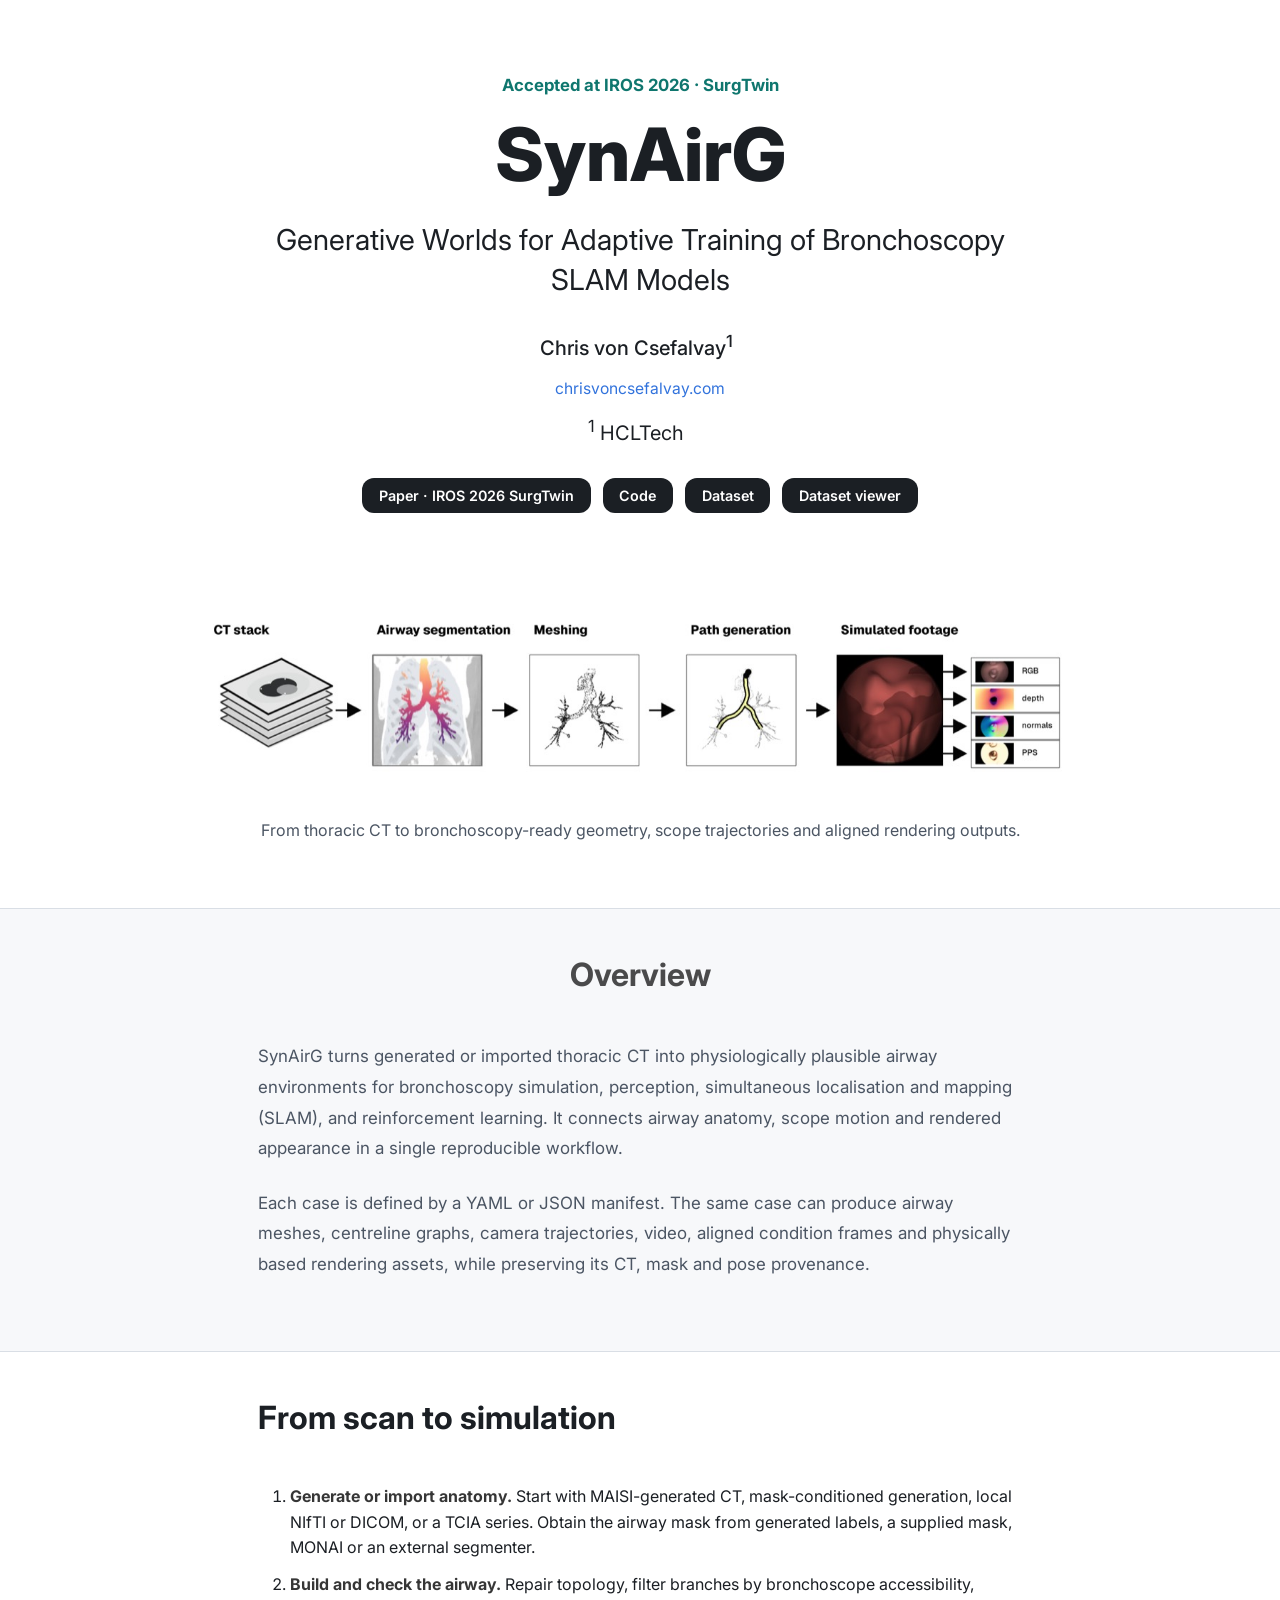
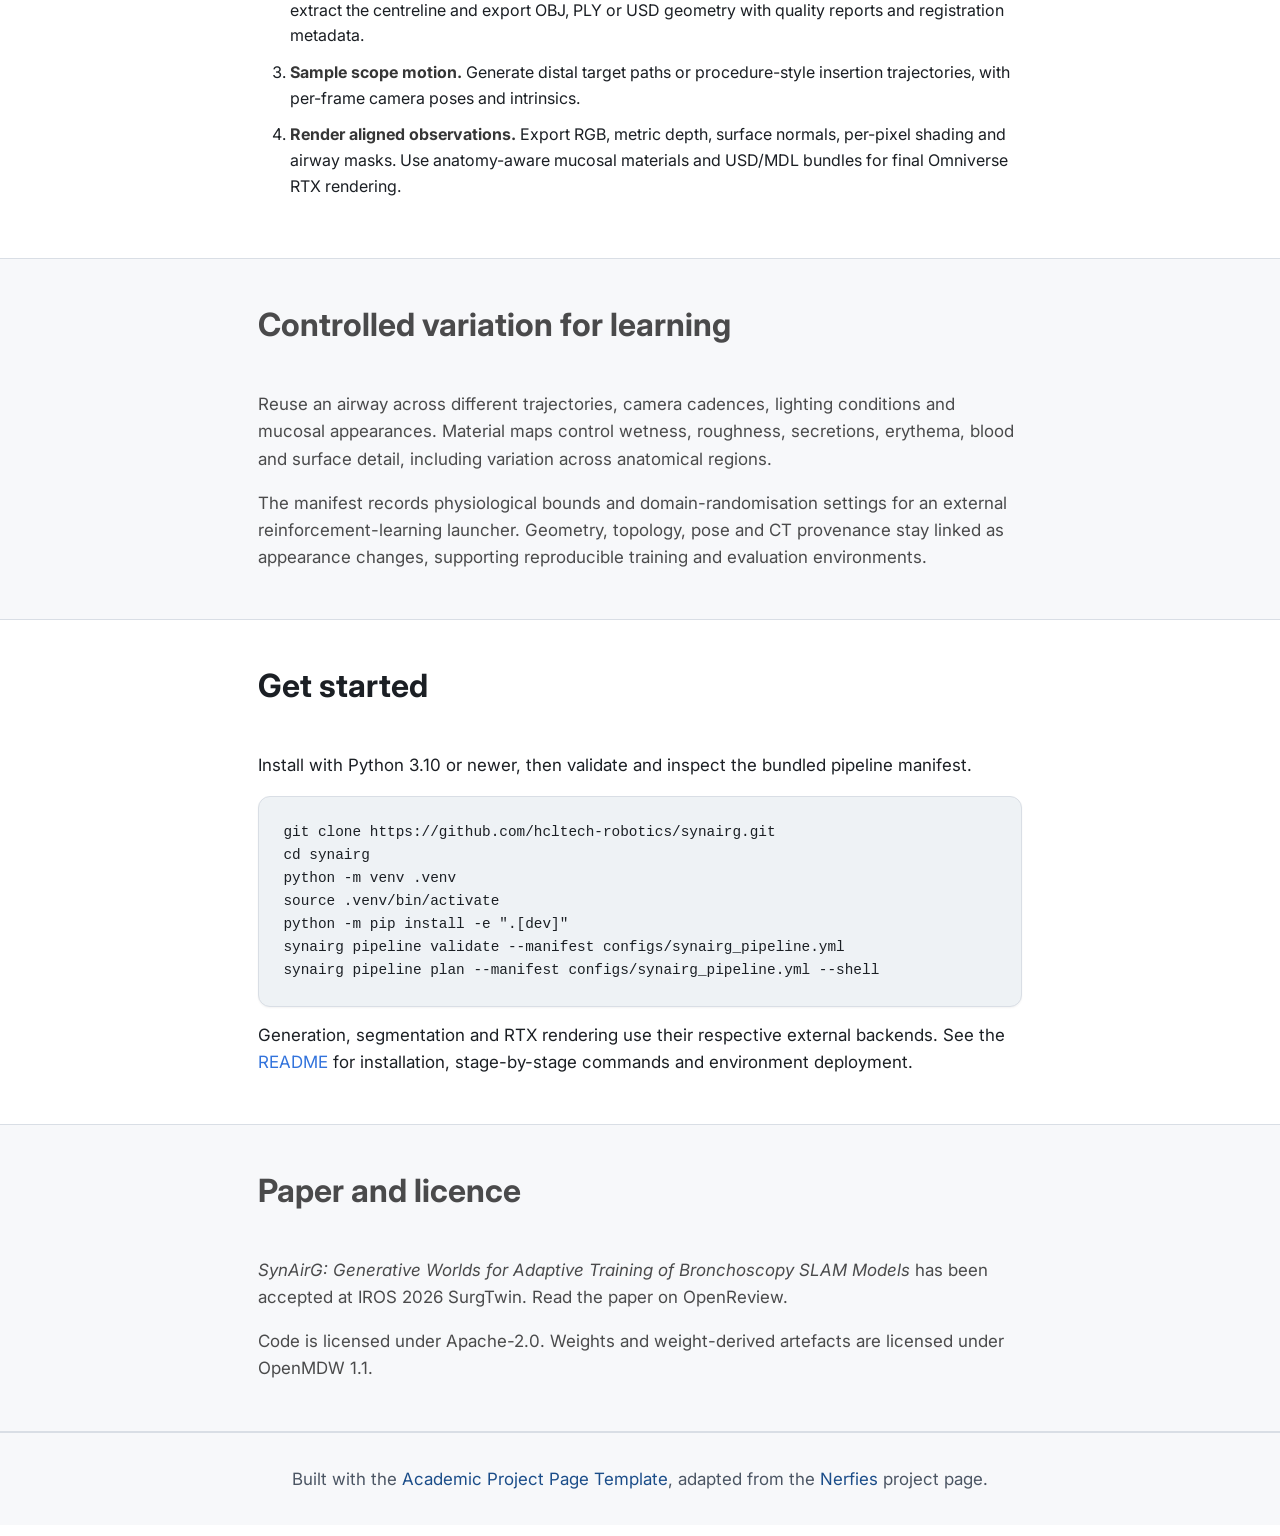
==== docs/index.html @ f5058a6a "Draft SynAirG project page in HCLTech research style" ====
<!DOCTYPE html>
<html lang="en">
<head>
  <meta charset="utf-8">
  <meta name="viewport" content="width=device-width, initial-scale=1">
  <title>SynAirG | HCLTech</title>
  <meta name="description" content="SynAirG turns generated or imported thoracic CT into airway environments for bronchoscopy simulation, perception, SLAM and reinforcement learning. Accepted at IROS 2026 SurgTwin.">
  <meta name="author" content="Chris von Csefalvay">
  <link rel="canonical" href="https://hcltech-robotics.github.io/synairg/">
  <meta property="og:type" content="article">
  <meta property="og:site_name" content="HCLTech">
  <meta property="og:title" content="SynAirG: Generative Worlds for Adaptive Training of Bronchoscopy SLAM Models">
  <meta property="og:description" content="From thoracic CT to reproducible airway environments. Accepted at IROS 2026 SurgTwin.">
  <meta property="og:url" content="https://hcltech-robotics.github.io/synairg/">
  <meta name="theme-color" content="#1b1f24">
  <link rel="icon" type="image/svg+xml" href="assets/favicon.svg">
  <link rel="preconnect" href="https://fonts.googleapis.com">
  <link rel="preconnect" href="https://fonts.gstatic.com" crossorigin>
  <link href="https://fonts.googleapis.com/css2?family=Inter:wght@400;500;600;700;800&amp;display=swap" rel="stylesheet">
  <link rel="stylesheet" href="static/css/bulma.min.css">
  <link rel="stylesheet" href="static/css/index.css">
  <link rel="stylesheet" href="static/css/project.css">
  <style>
    .project-subtitle { max-width: 780px; margin: -0.5rem auto 1.75rem; font-size: clamp(1.35rem, 3vw, 1.8rem); line-height: 1.4; }
    .pipeline-figure { margin: 0; }
    .pipeline-figure img { display: block; width: 100%; height: auto; }
    .pipeline-figure figcaption { font-size: 1rem; line-height: 1.7; color: var(--text-secondary); }
    .content.has-text-justified { text-align: left !important; }
    .content li { margin-bottom: 0.7rem; }
    pre { overflow-wrap: anywhere; }
    .skip-link { position: absolute; top: -5rem; left: 1rem; z-index: 10; background: white; padding: 1rem; }
    .skip-link:focus { top: 1rem; }
    @media (prefers-reduced-motion: reduce) { html { scroll-behavior: auto; } .hero, .section { animation: none; } * { transition: none !important; } }
  </style>
</head>
<body>
  <a class="skip-link" href="#overview">Skip to content</a>
  <main id="main-content">
    <section class="hero publication-header">
      <div class="hero-body"><div class="container is-max-desktop has-text-centered">
        <p class="project-eyebrow">Accepted at IROS 2026 · SurgTwin</p>
        <h1 class="title is-1 publication-title">SynAirG</h1>
        <p class="project-subtitle">Generative Worlds for Adaptive Training of Bronchoscopy SLAM Models</p>
        <div class="is-size-5 publication-authors"><span class="author-block">Chris von Csefalvay<sup>1</sup></span></div>
        <div class="project-author-website"><a href="https://chrisvoncsefalvay.com">chrisvoncsefalvay.com</a></div>
        <div class="is-size-5 publication-authors"><span class="author-block affiliation-block"><sup>1</sup> HCLTech</span></div>
        <nav class="publication-links" aria-label="Project resources">
          <span class="link-block"><a class="button is-normal is-rounded is-dark" href="https://openreview.net/forum?id=hQ7X3AAlme">Paper · IROS 2026 SurgTwin</a></span>
          <span class="link-block"><a class="button is-normal is-rounded is-dark" href="https://github.com/hcltech-robotics/synairg">Code</a></span>
          <span class="link-block"><a class="button is-normal is-rounded is-dark" href="https://huggingface.co/datasets/chrisvoncsefalvay/1000lungs">Dataset</a></span>
          <span class="link-block"><a class="button is-normal is-rounded is-dark" href="https://huggingface.co/spaces/chrisvoncsefalvay/1000lungs-dataset-viewer">Dataset viewer</a></span>
        </nav>
      </div></div>
    </section>
    <section class="hero teaser" aria-label="Pipeline illustration">
      <div class="container is-max-desktop"><div class="hero-body">
        <figure class="pipeline-figure">
          <img src="assets/synairg-pipeline.png" alt="SynAirG pipeline from CT volume to airway mesh, labelled scope frames and rendering assets">
          <figcaption class="has-text-centered teaser-caption">From thoracic CT to bronchoscopy-ready geometry, scope trajectories and aligned rendering outputs.</figcaption>
        </figure>
      </div></div>
    </section>
    <section id="overview" class="section hero is-light">
      <div class="container is-max-desktop"><div class="columns is-centered"><div class="column is-four-fifths">
        <h2 class="title is-3 has-text-centered">Overview</h2>
        <div class="content has-text-justified">
          <p>SynAirG turns generated or imported thoracic CT into physiologically plausible airway environments for bronchoscopy simulation, perception, simultaneous localisation and mapping (SLAM), and reinforcement learning. It connects airway anatomy, scope motion and rendered appearance in a single reproducible workflow.</p>
          <p>Each case is defined by a YAML or JSON manifest. The same case can produce airway meshes, centreline graphs, camera trajectories, video, aligned condition frames and physically based rendering assets, while preserving its CT, mask and pose provenance.</p>
        </div>
      </div></div></div>
    </section>
    <section class="section">
      <div class="container is-max-desktop"><div class="columns is-centered"><div class="column is-four-fifths">
        <h2 class="title is-3">From scan to simulation</h2>
        <div class="content">
          <ol>
            <li><strong>Generate or import anatomy.</strong> Start with MAISI-generated CT, mask-conditioned generation, local NIfTI or DICOM, or a TCIA series. Obtain the airway mask from generated labels, a supplied mask, MONAI or an external segmenter.</li>
            <li><strong>Build and check the airway.</strong> Repair topology, filter branches by bronchoscope accessibility, extract the centreline and export OBJ, PLY or USD geometry with quality reports and registration metadata.</li>
            <li><strong>Sample scope motion.</strong> Generate distal target paths or procedure-style insertion trajectories, with per-frame camera poses and intrinsics.</li>
            <li><strong>Render aligned observations.</strong> Export RGB, metric depth, surface normals, per-pixel shading and airway masks. Use anatomy-aware mucosal materials and USD/MDL bundles for final Omniverse RTX rendering.</li>
          </ol>
        </div>
      </div></div></div>
    </section>
    <section class="section hero is-light">
      <div class="container is-max-desktop"><div class="columns is-centered"><div class="column is-four-fifths">
        <h2 class="title is-3">Controlled variation for learning</h2>
        <div class="content">
          <p>Reuse an airway across different trajectories, camera cadences, lighting conditions and mucosal appearances. Material maps control wetness, roughness, secretions, erythema, blood and surface detail, including variation across anatomical regions.</p>
          <p>The manifest records physiological bounds and domain-randomisation settings for an external reinforcement-learning launcher. Geometry, topology, pose and CT provenance stay linked as appearance changes, supporting reproducible training and evaluation environments.</p>
        </div>
      </div></div></div>
    </section>
    <section class="section">
      <div class="container is-max-desktop"><div class="columns is-centered"><div class="column is-four-fifths">
        <h2 class="title is-3">Get started</h2>
        <div class="content">
          <p>Install with Python 3.10 or newer, then validate and inspect the bundled pipeline manifest.</p>
          <pre><code>git clone https://github.com/hcltech-robotics/synairg.git
cd synairg
python -m venv .venv
source .venv/bin/activate
python -m pip install -e ".[dev]"
synairg pipeline validate --manifest configs/synairg_pipeline.yml
synairg pipeline plan --manifest configs/synairg_pipeline.yml --shell</code></pre>
          <p>Generation, segmentation and RTX rendering use their respective external backends. See the <a href="https://github.com/hcltech-robotics/synairg#readme">README</a> for installation, stage-by-stage commands and environment deployment.</p>
        </div>
      </div></div></div>
    </section>
    <section class="section hero is-light">
      <div class="container is-max-desktop"><div class="columns is-centered"><div class="column is-four-fifths">
        <h2 class="title is-3">Paper and licence</h2>
        <div class="content">
          <p><em>SynAirG: Generative Worlds for Adaptive Training of Bronchoscopy SLAM Models</em> has been accepted at IROS 2026 SurgTwin. <a href="https://openreview.net/forum?id=hQ7X3AAlme">Read the paper on OpenReview.</a></p>
          <p>Code is licensed under <a href="https://github.com/hcltech-robotics/synairg/blob/main/LICENSE">Apache-2.0</a>. Weights and weight-derived artefacts are licensed under OpenMDW 1.1.</p>
        </div>
      </div></div></div>
    </section>
  </main>
  <footer class="footer"><div class="container is-max-desktop"><div class="content has-text-centered">
    <p>Built with the <a href="https://github.com/eliahuhorwitz/Academic-project-page-template">Academic Project Page Template</a>, adapted from the <a href="https://nerfies.github.io/">Nerfies</a> project page.</p>
  </div></div></footer>
</body>
</html>
---- docs/static/css/index.css ----
/* Modern CSS Variables for consistent theming */
:root {
  --primary-color: #2563eb;
  --primary-hover: #1d4ed8;
  --secondary-color: #64748b;
  --accent-color: #0ea5e9;
  --text-primary: #1e293b;
  --text-secondary: #64748b;
  --text-light: #94a3b8;
  --background-primary: #ffffff;
  --background-secondary: #f8fafc;
  --background-accent: #f1f5f9;
  --border-color: #e2e8f0;
  --shadow-sm: 0 1px 2px 0 rgb(0 0 0 / 0.05);
  --shadow-md: 0 4px 6px -1px rgb(0 0 0 / 0.1), 0 2px 4px -2px rgb(0 0 0 / 0.1);
  --shadow-lg: 0 10px 15px -3px rgb(0 0 0 / 0.1), 0 4px 6px -4px rgb(0 0 0 / 0.1);
  --shadow-xl: 0 20px 25px -5px rgb(0 0 0 / 0.1), 0 8px 10px -6px rgb(0 0 0 / 0.1);
  --gradient-primary: linear-gradient(135deg, #667eea 0%, #764ba2 100%);
  --gradient-accent: linear-gradient(135deg, #f093fb 0%, #f5576c 100%);
  --gradient-subtle: linear-gradient(135deg, #ffecd2 0%, #fcb69f 100%);
  --border-radius: 12px;
  --border-radius-lg: 16px;
  --transition: all 0.3s cubic-bezier(0.4, 0, 0.2, 1);
}

/* Smooth scrolling for better UX */
html {
  scroll-behavior: smooth;
}

body {
  font-family: 'Inter', 'Segoe UI', -apple-system, BlinkMacSystemFont, sans-serif;
  color: var(--text-primary);
  line-height: 1.6;
  font-size: 16px;
  background-color: var(--background-primary);
  -webkit-font-smoothing: antialiased;
  -moz-osx-font-smoothing: grayscale;
}


/* Modern Button Styles */
.button {
  border-radius: var(--border-radius) !important;
  font-weight: 600 !important;
  transition: var(--transition) !important;
  border: 2px solid transparent !important;
  position: relative;
  overflow: hidden;
}

.button.is-dark {
  background: var(--text-primary) !important;
  border: none !important;
  color: white !important;
  box-shadow: var(--shadow-md);
}

.button.is-dark:hover {
  transform: translateY(-2px);
  box-shadow: var(--shadow-lg);
  background: var(--primary-color) !important;
}

.button.is-dark:active {
  transform: translateY(0);
  box-shadow: var(--shadow-md);
}

.footer .icon-link {
    font-size: 25px;
    color: var(--text-secondary);
    transition: var(--transition);
}

.footer .icon-link:hover {
    color: var(--primary-color);
    transform: translateY(-2px);
}

.link-block a {
    margin: 8px 4px;
}

.dnerf {
  font-variant: small-caps;
}


/* Hero Section Modernization */
.hero {
  position: relative;
  overflow: hidden;
}

.hero.is-light {
  background: var(--background-secondary);
  border-top: 1px solid var(--border-color);
  border-bottom: 1px solid var(--border-color);
}

.hero-body {
  padding: 4rem 1.5rem;
}

.teaser .hero-body {
  padding-top: 2rem;
  padding-bottom: 4rem;
}

.teaser {
  font-family: 'Inter', sans-serif;
}


/* Publication Content Styling */
.publication-title {
    font-family: 'Inter', sans-serif !important;
    font-weight: 800 !important;
    color: var(--text-primary) !important;
    margin-bottom: 2rem !important;
    line-height: 1.1 !important;
}

.publication-banner {
  max-height: 70vh;
  border-radius: var(--border-radius-lg);
  overflow: hidden;
  box-shadow: var(--shadow-xl);
  margin: 2rem 0;
}

.publication-banner video {
  position: relative;
  left: auto;
  top: auto;
  transform: none;
  object-fit: cover;
  width: 100%;
  height: 100%;
  border-radius: var(--border-radius-lg);
}

.publication-header .hero-body {
  padding: 6rem 1.5rem 4rem;
}

.publication-authors {
    font-family: 'Inter', sans-serif !important;
    font-weight: 500;
    margin-bottom: 1.5rem;
}

.publication-venue {
    color: var(--text-secondary);
    width: fit-content;
    font-weight: 600;
    background: var(--background-accent);
    padding: 0.5rem 1rem;
    border-radius: var(--border-radius);
    margin-top: 1rem;
    display: inline-block;
}

.publication-awards {
    color: #ef4444;
    width: fit-content;
    font-weight: 700;
    background: linear-gradient(135deg, #fef2f2, #fee2e2);
    padding: 0.5rem 1rem;
    border-radius: var(--border-radius);
    border-left: 4px solid #ef4444;
    margin-top: 1rem;
}

.publication-authors a {
   color: var(--primary-color) !important;
   text-decoration: none;
   font-weight: 600;
   transition: var(--transition);
   position: relative;
}

.publication-authors a::after {
    content: '';
    position: absolute;
    width: 0;
    height: 2px;
    bottom: -2px;
    left: 0;
    background: var(--gradient-accent);
    transition: var(--transition);
}

.publication-authors a:hover::after {
    width: 100%;
}

.publication-authors a:hover {
    color: var(--primary-hover) !important;
}

.author-block {
  display: inline-block;
  margin-right: 0.5rem;
}

.publication-banner img {
  border-radius: var(--border-radius-lg);
  box-shadow: var(--shadow-lg);
  transition: var(--transition);
}

.publication-banner img:hover {
  transform: scale(1.02);
  box-shadow: var(--shadow-xl);
}

/* Modern Video and Carousel Styling */
.publication-video {
    position: relative;
    width: 100%;
    height: 0;
    padding-bottom: 56.25%;
    overflow: hidden;
    border-radius: var(--border-radius-lg) !important;
    box-shadow: var(--shadow-xl);
    transition: var(--transition);
}

.publication-video:hover {
    transform: translateY(-4px);
    box-shadow: var(--shadow-xl);
}

.publication-video iframe {
    position: absolute;
    top: 0;
    left: 0;
    width: 100%;
    height: 100%;
    border-radius: var(--border-radius-lg);
}

.publication-body img {
  border-radius: var(--border-radius);
  box-shadow: var(--shadow-md);
  transition: var(--transition);
}

.publication-body img:hover {
  transform: translateY(-2px);
  box-shadow: var(--shadow-lg);
}

.results-carousel {
  overflow: hidden;
  padding: 1rem 0;
}

.results-carousel .item {
  margin: 1rem;
  overflow: hidden;
  padding: 1.5rem;
  font-size: 0;
  background: var(--background-primary);
  border-radius: var(--border-radius-lg);
  box-shadow: var(--shadow-md);
  transition: var(--transition);
  border: 1px solid var(--border-color);
}

.results-carousel .item:hover {
  transform: translateY(-4px);
  box-shadow: var(--shadow-lg);
}

.results-carousel .item img,
.results-carousel video {
  margin: 0;
  border-radius: var(--border-radius);
  width: 100%;
  height: auto;
}

.results-carousel .subtitle {
  font-size: 1rem !important;
  color: var(--text-secondary);
  margin-top: 1rem;
  font-weight: 500;
}

/* Pagination and Misc Improvements */
.slider-pagination .slider-page {
  background: var(--primary-color);
  border-radius: 50%;
  transition: var(--transition);
}

.slider-pagination .slider-page.is-active {
  background: var(--primary-hover);
  transform: scale(1.2);
}

.eql-cntrb {
  font-size: 0.875rem;
  color: var(--text-light);
  font-style: italic;
}

/* Section Titles */
.title.is-3 {
  font-family: 'Inter', sans-serif !important;
  font-weight: 700 !important;
  color: var(--text-primary);
  margin-bottom: 2rem !important;
  position: relative;
  padding-bottom: 1rem;
}

.title.is-3::after {
  content: '';
  position: absolute;
  bottom: 0;
  left: 50%;
  transform: translateX(-50%);
  width: 60px;
  height: 3px;
  background: var(--gradient-accent);
  border-radius: 2px;
}

/* Content Improvements */
.content.has-text-justified {
  font-size: 1.1rem;
  line-height: 1.8;
  color: var(--text-secondary);
}

.content.has-text-justified p {
  margin-bottom: 1.5rem;
}

/* Footer Improvements */
.footer {
  background: var(--background-secondary);
  border-top: 1px solid var(--border-color);
  padding: 3rem 1.5rem;
}

.footer .content {
  color: var(--text-secondary);
  line-height: 1.7;
}

.footer a {
  color: var(--primary-color);
  text-decoration: none;
  transition: var(--transition);
}

.footer a:hover {
  color: var(--primary-hover);
  text-decoration: underline;
}

/* BibTeX Styling */
pre {
  background: var(--background-accent) !important;
  border: 1px solid var(--border-color) !important;
  border-radius: var(--border-radius) !important;
  padding: 1.5rem !important;
  font-size: 0.9rem !important;
  overflow-x: auto;
  box-shadow: var(--shadow-sm);
}

code {
  background: var(--background-accent) !important;
  color: var(--text-primary) !important;
  font-family: 'SF Mono', 'Monaco', 'Cascadia Code', 'Roboto Mono', monospace !important;
}

/* BibTeX Section Improvements */
.bibtex-header {
  display: flex;
  justify-content: space-between;
  align-items: center;
  margin-bottom: 1rem;
}

.copy-bibtex-btn {
  background: var(--primary-color);
  color: white;
  border: none;
  border-radius: var(--border-radius);
  padding: 0.75rem 1rem;
  font-size: 0.9rem;
  font-weight: 600;
  cursor: pointer;
  transition: var(--transition);
  display: inline-flex;
  align-items: center;
  gap: 0.5rem;
}

.copy-bibtex-btn:hover {
  background: var(--primary-hover);
  transform: translateY(-2px);
  box-shadow: var(--shadow-md);
}

.copy-bibtex-btn.copied {
  background: #10b981;
}

.copy-bibtex-btn.copied .copy-text::after {
  content: "ied!";
}

/* Scroll to Top Button */
.scroll-to-top {
  position: fixed;
  bottom: 2rem;
  right: 2rem;
  width: 50px;
  height: 50px;
  background: var(--primary-color);
  color: white;
  border: none;
  border-radius: 50%;
  cursor: pointer;
  opacity: 0;
  visibility: hidden;
  transition: var(--transition);
  z-index: 999;
  display: flex;
  align-items: center;
  justify-content: center;
  font-size: 1.2rem;
  box-shadow: var(--shadow-lg);
}

.scroll-to-top:hover {
  background: var(--primary-hover);
  transform: translateY(-3px);
  box-shadow: var(--shadow-xl);
}

.scroll-to-top.visible {
  opacity: 1;
  visibility: visible;
}


/* Mobile Responsive Improvements */
@media screen and (max-width: 768px) {
  .hero-body {
    padding: 2rem 1rem;
  }

  .publication-header .hero-body {
    padding: 3rem 1rem 2rem;
  }

  .publication-title {
    font-size: 2.5rem !important;
    line-height: 1.2 !important;
    margin-bottom: 1.5rem !important;
  }

  .publication-authors {
    font-size: 1rem !important;
  }

  .button {
    margin: 0.25rem !important;
    font-size: 0.875rem !important;
    padding: 0.75rem 1rem !important;
  }

  .results-carousel .item {
    margin: 0.5rem;
    padding: 1rem;
  }

  .teaser .hero-body {
    padding: 1rem;
  }

  .content.has-text-justified {
    font-size: 1rem;
  }
}

@media screen and (max-width: 480px) {
  .publication-title {
    font-size: 2rem !important;
  }

  .hero-body {
    padding: 1.5rem 0.75rem;
  }

  .link-block {
    display: block;
    margin-bottom: 0.5rem;
  }

  .button {
    width: 100%;
    justify-content: center;
  }
}

/* Tablet Responsive */
@media screen and (min-width: 769px) and (max-width: 1024px) {
  .hero-body {
    padding: 3rem 2rem;
  }

  .publication-header .hero-body {
    padding: 4rem 2rem 3rem;
  }
}

/* Animation for page load */
@keyframes fadeInUp {
  from {
    opacity: 0;
    transform: translateY(30px);
  }
  to {
    opacity: 1;
    transform: translateY(0);
  }
}

.hero, .section {
  animation: fadeInUp 0.6s ease-out;
}

/* Improved focus states for accessibility */
.button:focus,
.related-works-btn:focus,
a:focus {
  outline: 2px solid var(--primary-color);
  outline-offset: 2px;
}


/* Print styles */
@media print {
  .more-works-container {
    display: none;
  }

  .hero, .section {
    animation: none;
  }

  .button {
    background: transparent !important;
    color: var(--text-primary) !important;
    box-shadow: none !important;
  }
}
---- docs/static/css/project.css ----
:root {
  --primary-color: #1b4d89;
  --primary-hover: #12365f;
  --accent-color: #0f766e;
  --text-primary: #1b1f24;
  --text-secondary: #4b5563;
  --background-secondary: #f7f8fa;
  --background-accent: #eef2f5;
  --border-color: #d9dee5;
  --gradient-primary: none;
  --gradient-accent: none;
  --gradient-subtle: none;
}

body {
  background: #ffffff;
}

.publication-header .hero-body {
  padding-top: 4.5rem;
  padding-bottom: 2.5rem;
}

.project-eyebrow {
  margin-bottom: 1rem;
  color: #0f766e;
  font-size: 1.05rem;
  font-weight: 700;
}

.publication-title {
  max-width: 980px;
  margin-left: auto;
  margin-right: auto;
  font-size: clamp(2.4rem, 6vw, 4.6rem) !important;
}

.publication-links {
  margin-top: 1rem;
}

.project-author-website {
  margin-top: -0.75rem;
  margin-bottom: 0.75rem;
  font-size: 0.98rem;
  font-weight: 400;
}

.project-author-website a {
  font-weight: 400;
}

.affiliation-block {
  font-weight: 400;
}

.button.is-dark {
  background: #1b1f24 !important;
  box-shadow: none;
}

.button.is-dark:hover {
  transform: none;
  background: #1b4d89 !important;
}

.teaser video {
  width: 100%;
  border-radius: 10px;
  box-shadow: 0 16px 40px rgba(15, 23, 42, 0.18);
  background: #000;
}

.teaser-caption {
  max-width: 820px;
  margin: 1.25rem auto 0;
}

.content p {
  font-size: 1.06rem;
}

.project-table th {
  width: 32%;
  color: #1b1f24;
}

.results-carousel .item {
  padding: 0 0.75rem 1rem;
}

.results-carousel img {
  width: 100%;
  aspect-ratio: 16 / 9;
  object-fit: cover;
  border-radius: 10px;
  border: 1px solid var(--border-color);
  box-shadow: none;
}

.results-carousel .subtitle {
  max-width: 880px;
  margin: 1rem auto 0;
  color: var(--text-secondary);
  font-size: 1rem;
}

pre {
  white-space: pre-wrap;
  border-radius: 8px;
  border: 1px solid var(--border-color);
}

.references-list li {
  margin-bottom: 0.65rem;
}

.footer {
  padding: 2rem 1.5rem;
}

@media screen and (max-width: 768px) {
  .publication-header .hero-body {
    padding-top: 3rem;
  }

  .project-table th,
  .project-table td {
    display: block;
    width: 100%;
  }
}
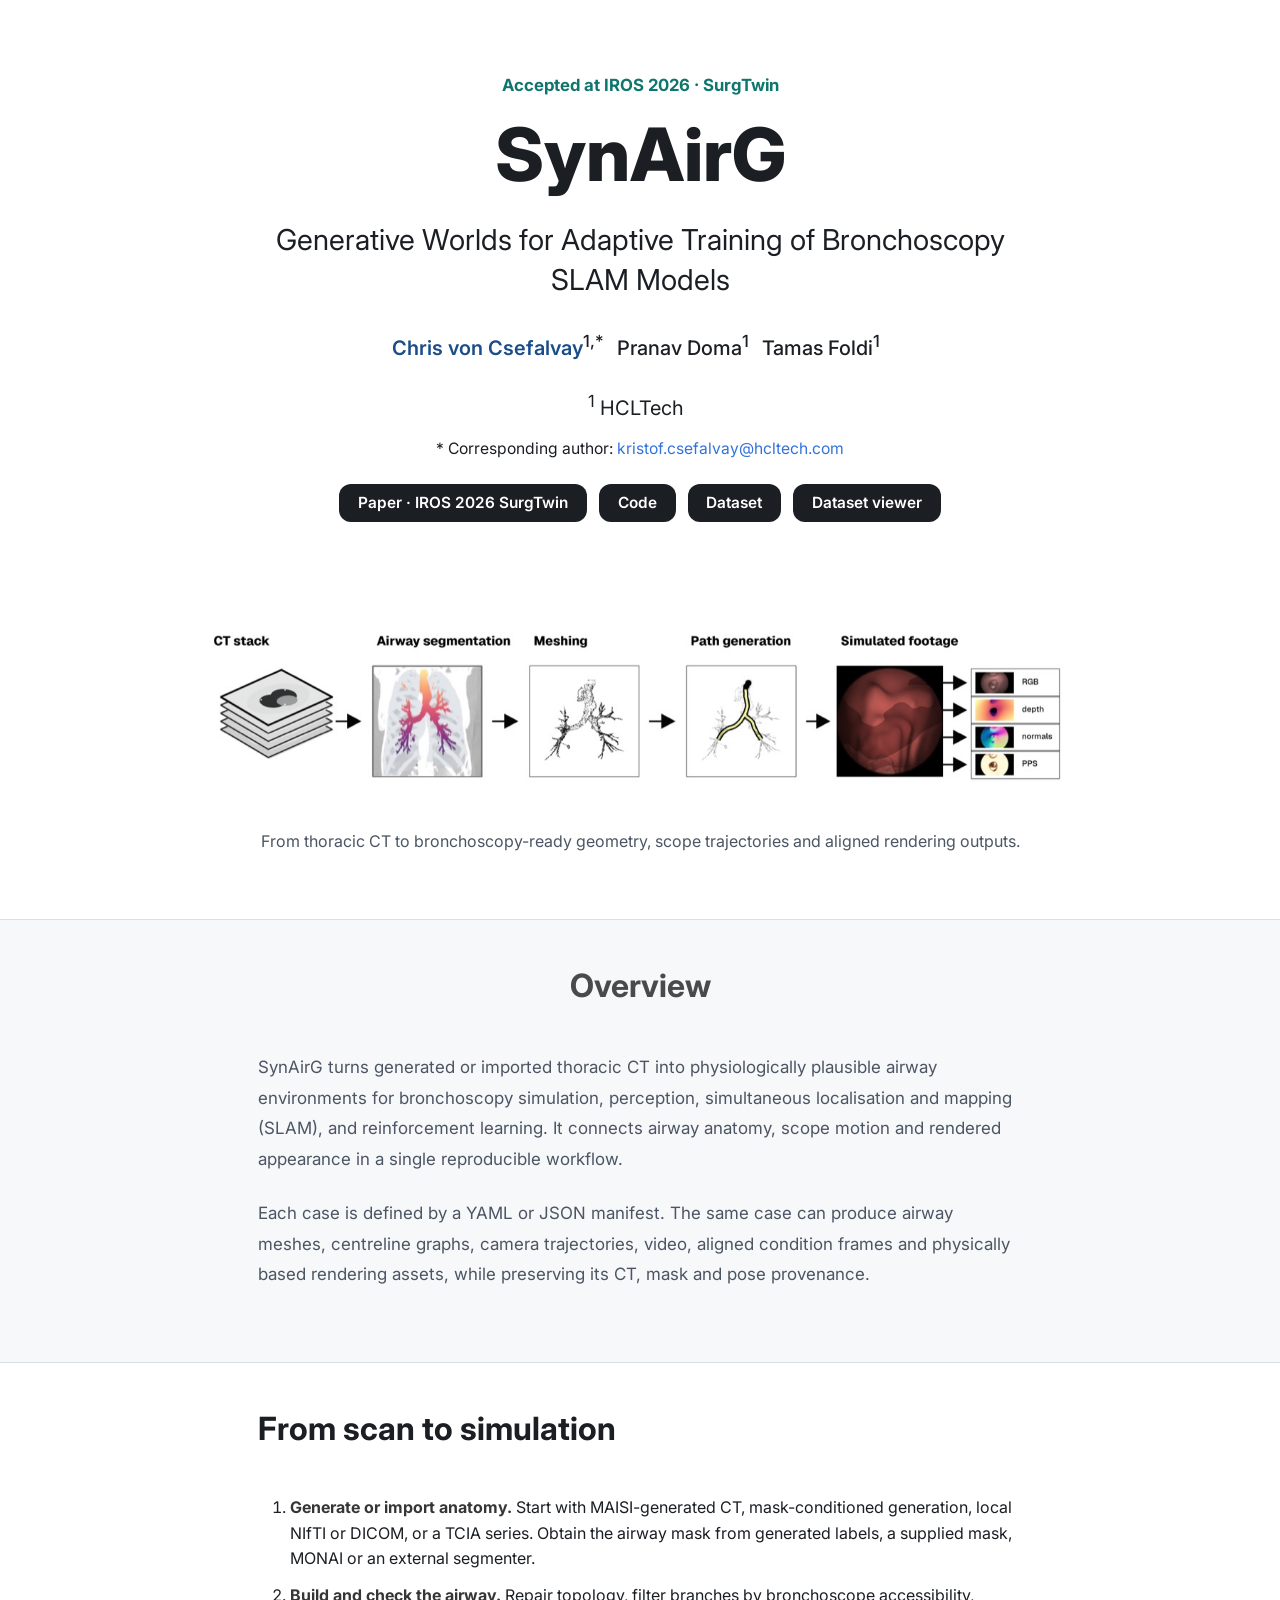
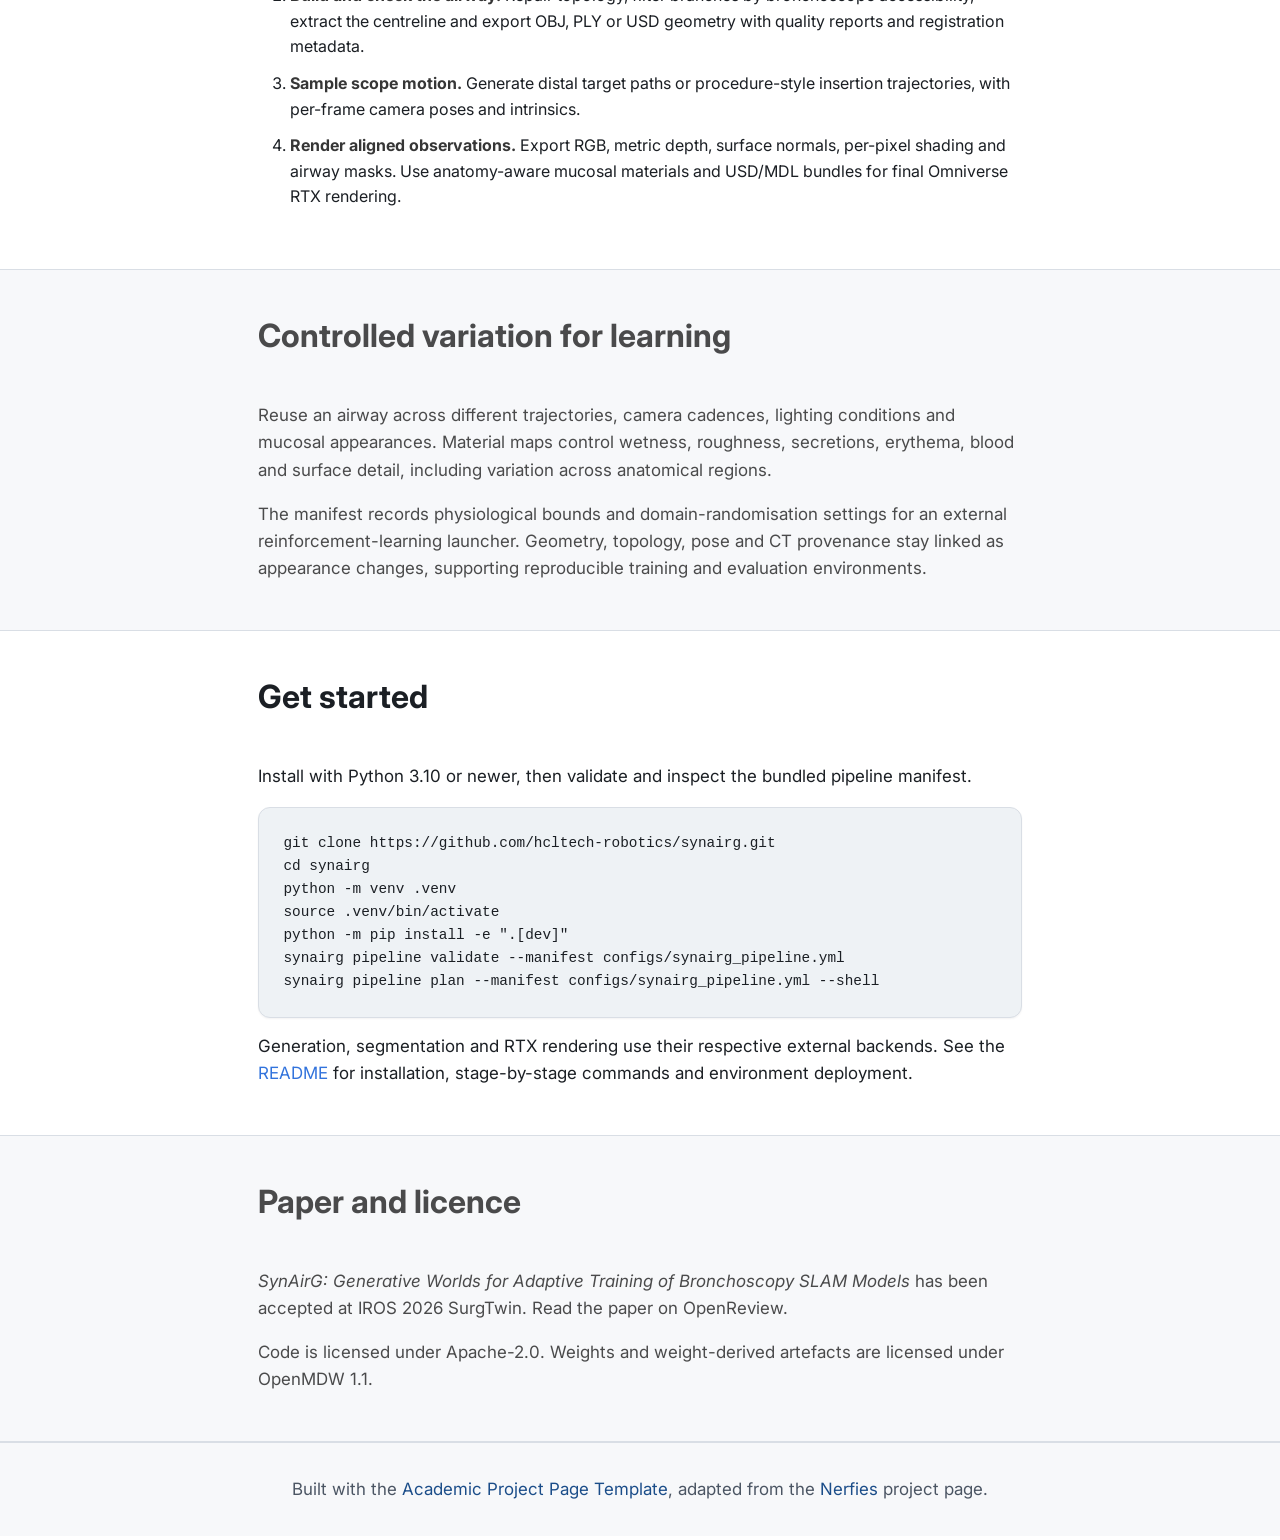
==== commit 3ba530d3: "Correct project authors, correspondence and page title" ====
--- a/docs/index.html
+++ b/docs/index.html
@@ -3,12 +3,12 @@
 <head>
   <meta charset="utf-8">
   <meta name="viewport" content="width=device-width, initial-scale=1">
-  <title>SynAirG | HCLTech</title>
+  <title>SynAirG</title>
   <meta name="description" content="SynAirG turns generated or imported thoracic CT into airway environments for bronchoscopy simulation, perception, SLAM and reinforcement learning. Accepted at IROS 2026 SurgTwin.">
-  <meta name="author" content="Chris von Csefalvay">
+  <meta name="author" content="Chris von Csefalvay, Pranav Doma, Tamas Foldi">
   <link rel="canonical" href="https://hcltech-robotics.github.io/synairg/">
   <meta property="og:type" content="article">
-  <meta property="og:site_name" content="HCLTech">
+  <meta property="og:site_name" content="SynAirG">
   <meta property="og:title" content="SynAirG: Generative Worlds for Adaptive Training of Bronchoscopy SLAM Models">
   <meta property="og:description" content="From thoracic CT to reproducible airway environments. Accepted at IROS 2026 SurgTwin.">
   <meta property="og:url" content="https://hcltech-robotics.github.io/synairg/">
@@ -41,9 +41,13 @@
         <p class="project-eyebrow">Accepted at IROS 2026 · SurgTwin</p>
         <h1 class="title is-1 publication-title">SynAirG</h1>
         <p class="project-subtitle">Generative Worlds for Adaptive Training of Bronchoscopy SLAM Models</p>
-        <div class="is-size-5 publication-authors"><span class="author-block">Chris von Csefalvay<sup>1</sup></span></div>
-        <div class="project-author-website"><a href="https://chrisvoncsefalvay.com">chrisvoncsefalvay.com</a></div>
+        <div class="is-size-5 publication-authors">
+          <span class="author-block"><a href="https://chrisvoncsefalvay.com">Chris von Csefalvay</a><sup>1,*</sup></span>
+          <span class="author-block">Pranav Doma<sup>1</sup></span>
+          <span class="author-block">Tamas Foldi<sup>1</sup></span>
+        </div>
         <div class="is-size-5 publication-authors"><span class="author-block affiliation-block"><sup>1</sup> HCLTech</span></div>
+        <div class="project-author-website">* Corresponding author: <a href="mailto:kristof.csefalvay@hcltech.com">kristof.csefalvay@hcltech.com</a></div>
         <nav class="publication-links" aria-label="Project resources">
           <span class="link-block"><a class="button is-normal is-rounded is-dark" href="https://openreview.net/forum?id=hQ7X3AAlme">Paper · IROS 2026 SurgTwin</a></span>
           <span class="link-block"><a class="button is-normal is-rounded is-dark" href="https://github.com/hcltech-robotics/synairg">Code</a></span>
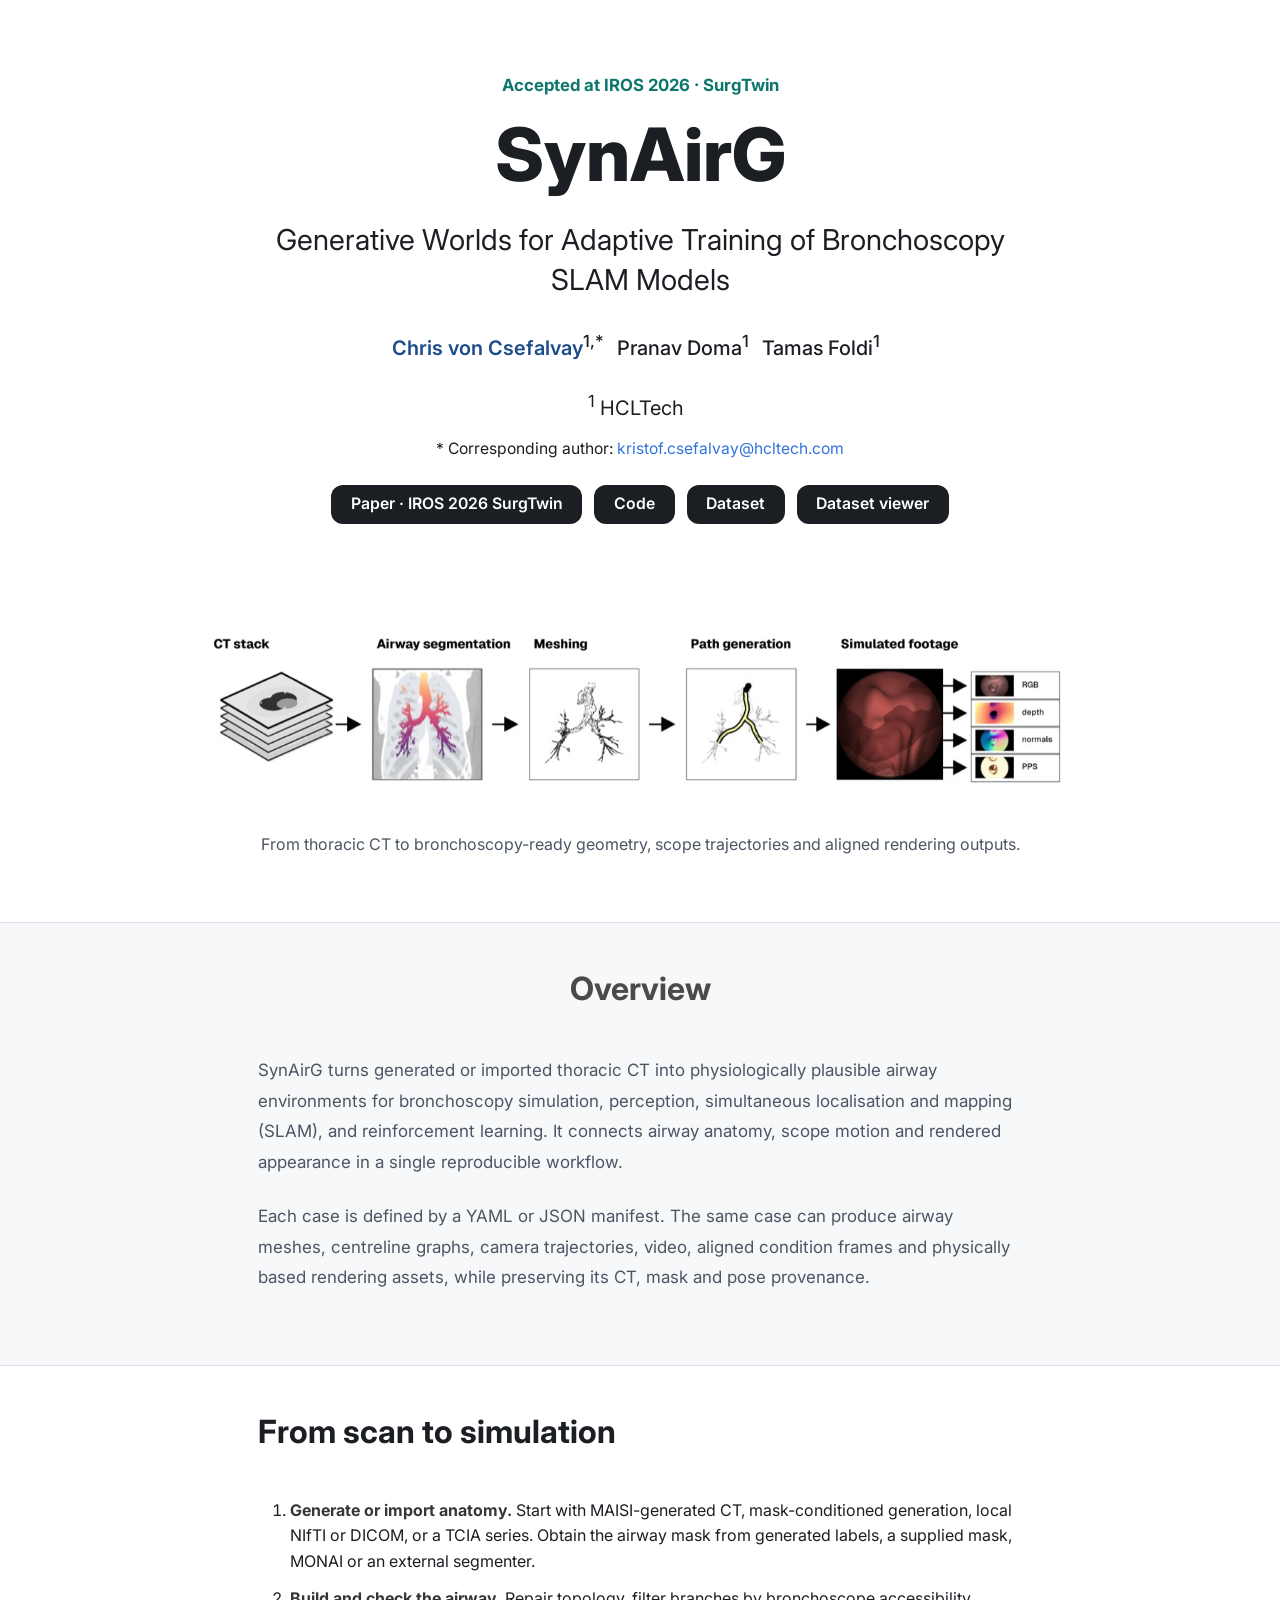
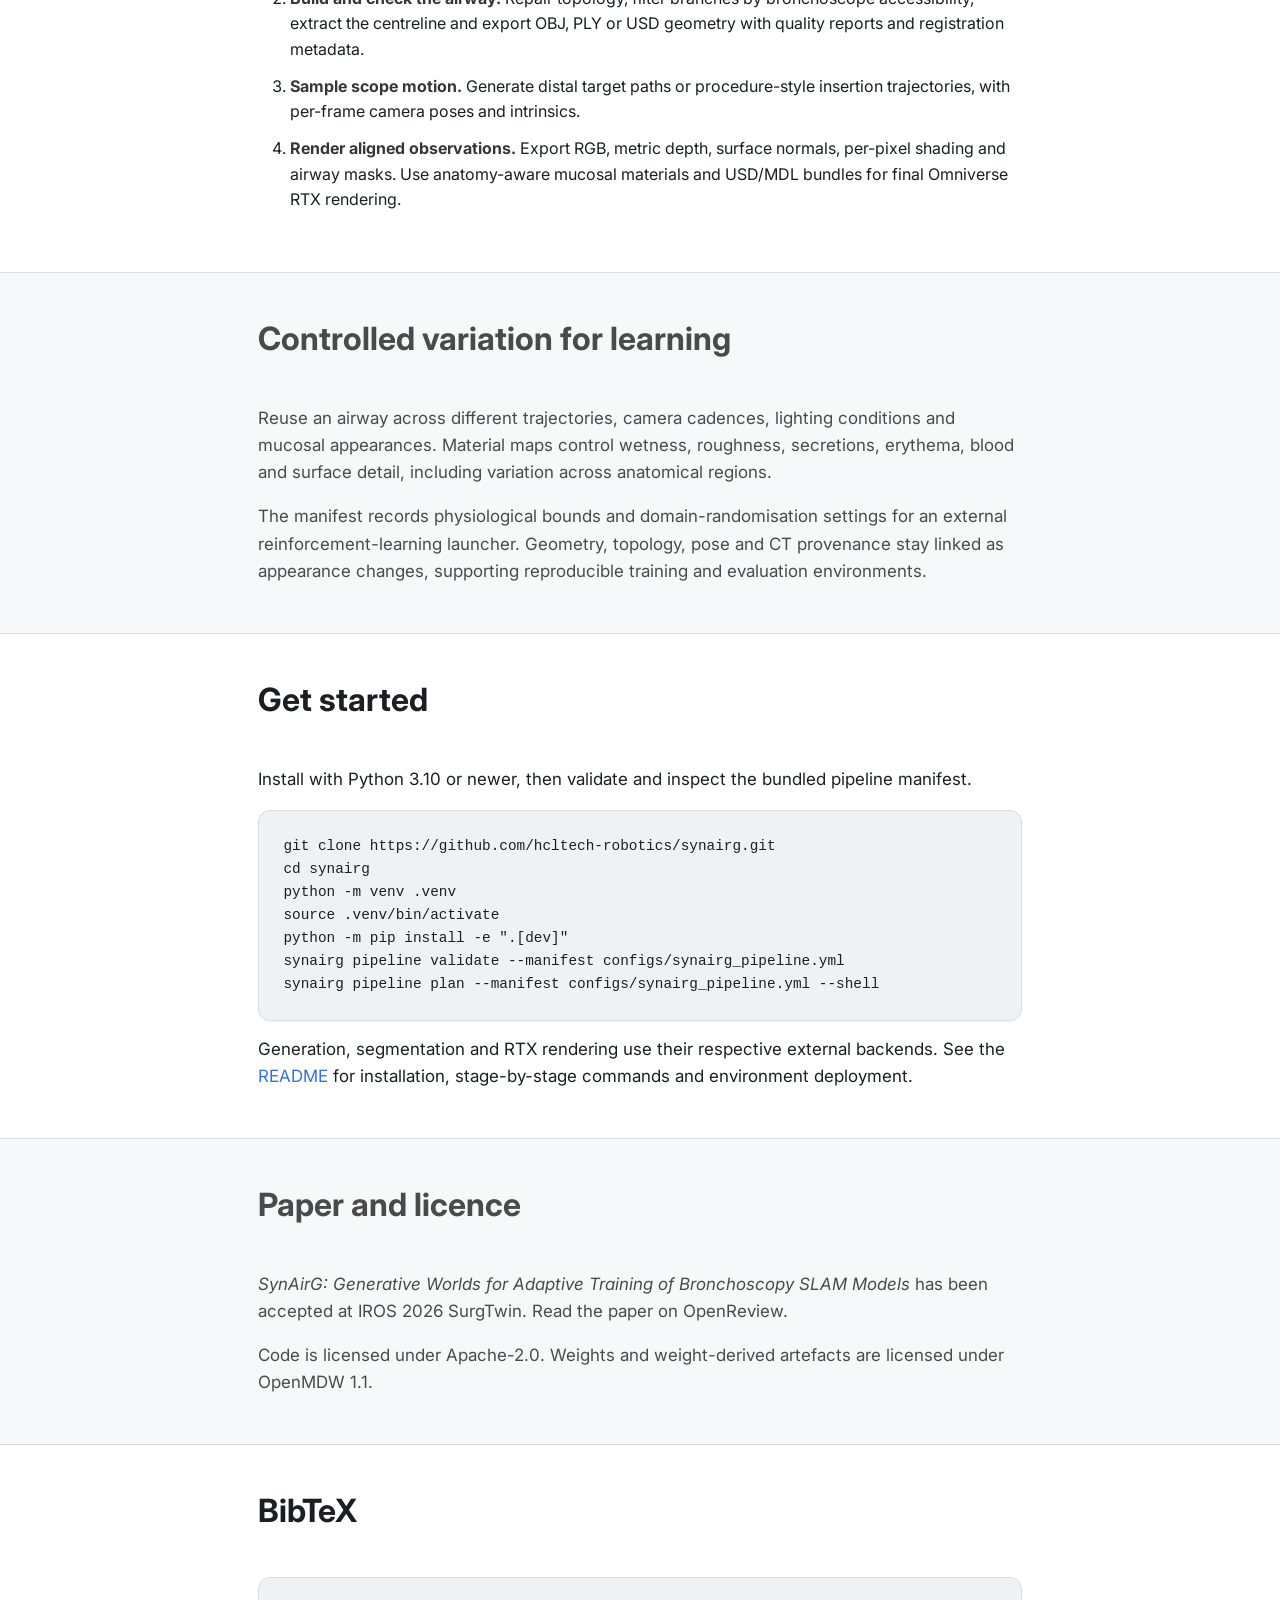
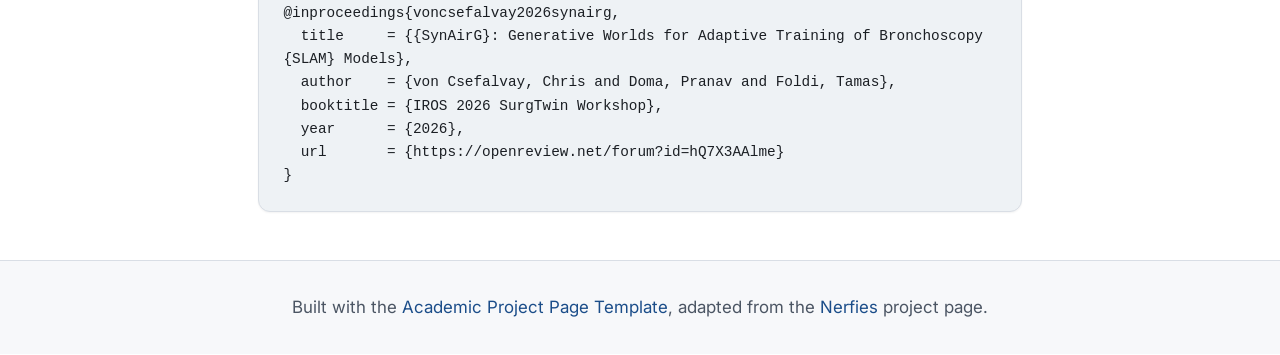
==== commit 10df9fc1: "Add SynAirG workshop BibTeX citation" ====
--- a/docs/index.html
+++ b/docs/index.html
@@ -120,6 +120,18 @@
         </div>
       </div></div></div>
     </section>
+    <section id="citation" class="section">
+      <div class="container is-max-desktop"><div class="columns is-centered"><div class="column is-four-fifths">
+        <h2 class="title is-3">BibTeX</h2>
+        <pre><code>@inproceedings{voncsefalvay2026synairg,
+  title     = {{SynAirG}: Generative Worlds for Adaptive Training of Bronchoscopy {SLAM} Models},
+  author    = {von Csefalvay, Chris and Doma, Pranav and Foldi, Tamas},
+  booktitle = {IROS 2026 SurgTwin Workshop},
+  year      = {2026},
+  url       = {https://openreview.net/forum?id=hQ7X3AAlme}
+}</code></pre>
+      </div></div></div>
+    </section>
   </main>
   <footer class="footer"><div class="container is-max-desktop"><div class="content has-text-centered">
     <p>Built with the <a href="https://github.com/eliahuhorwitz/Academic-project-page-template">Academic Project Page Template</a>, adapted from the <a href="https://nerfies.github.io/">Nerfies</a> project page.</p>
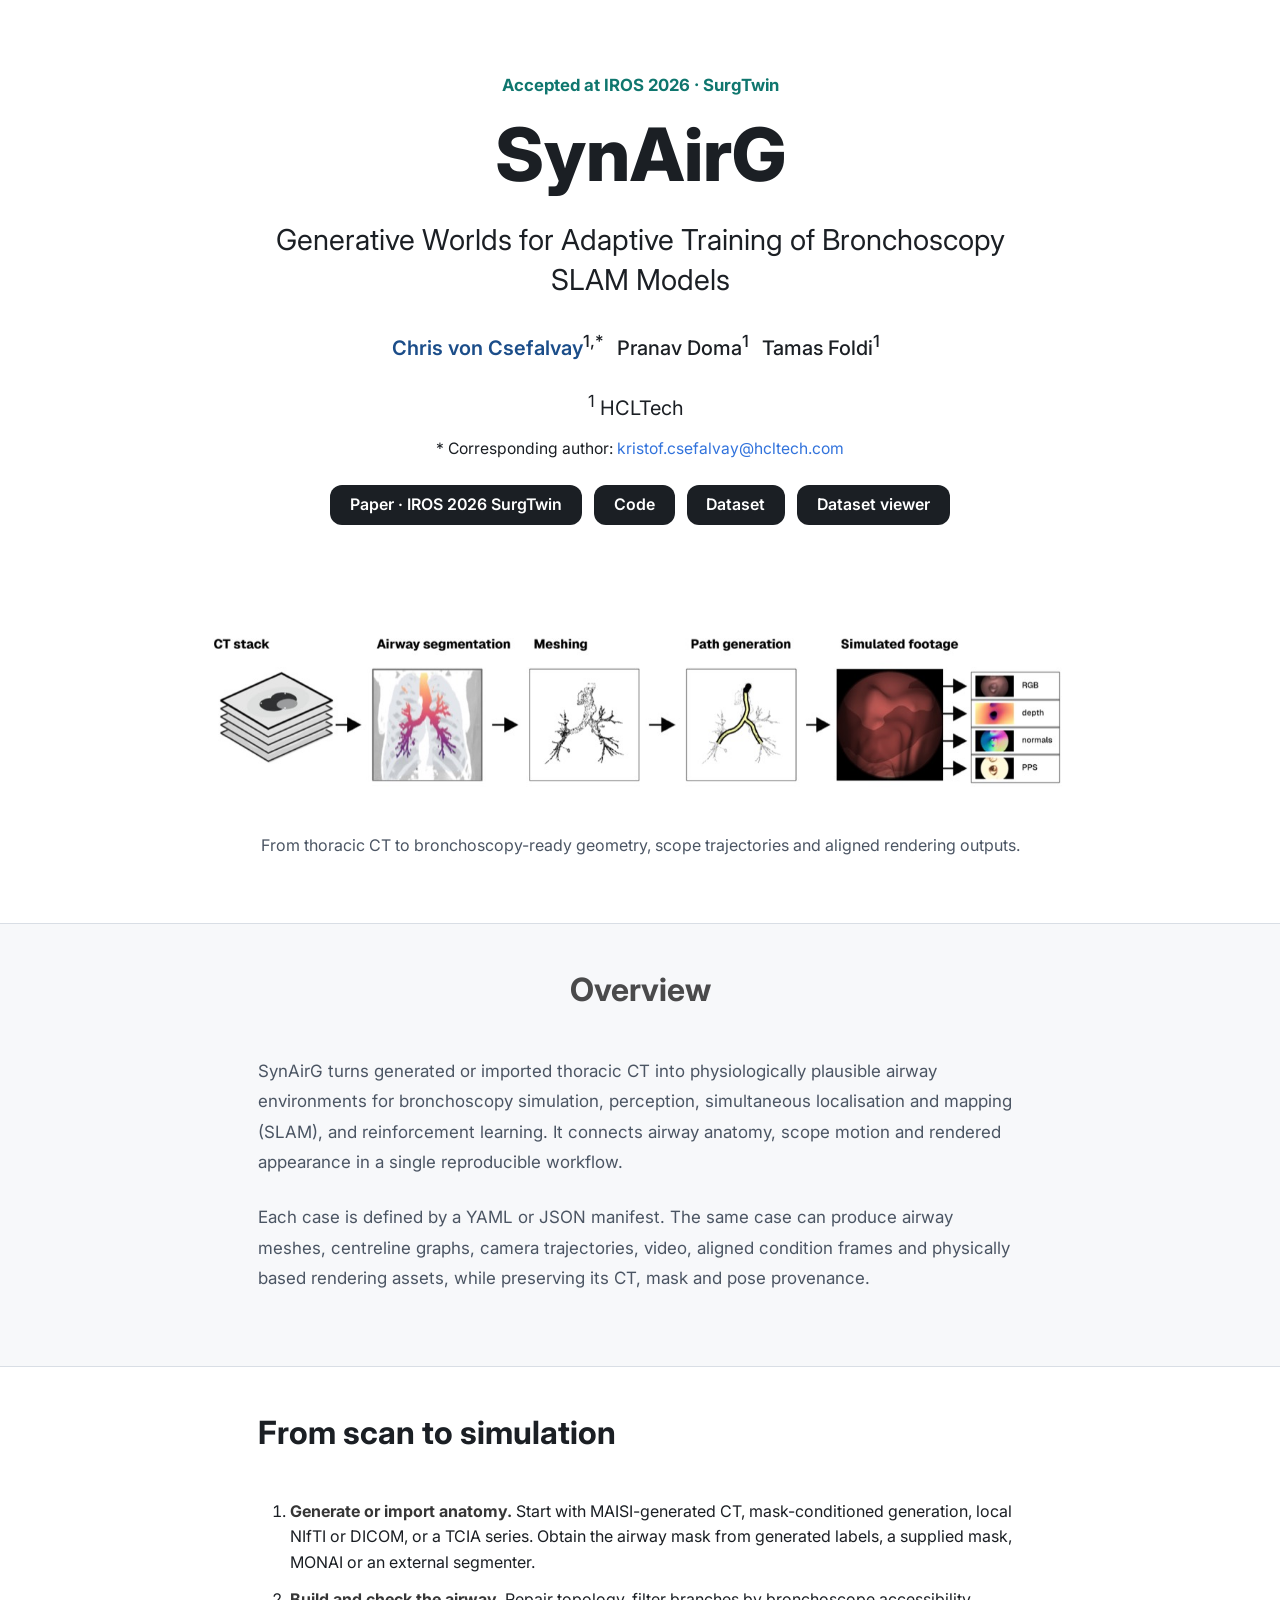
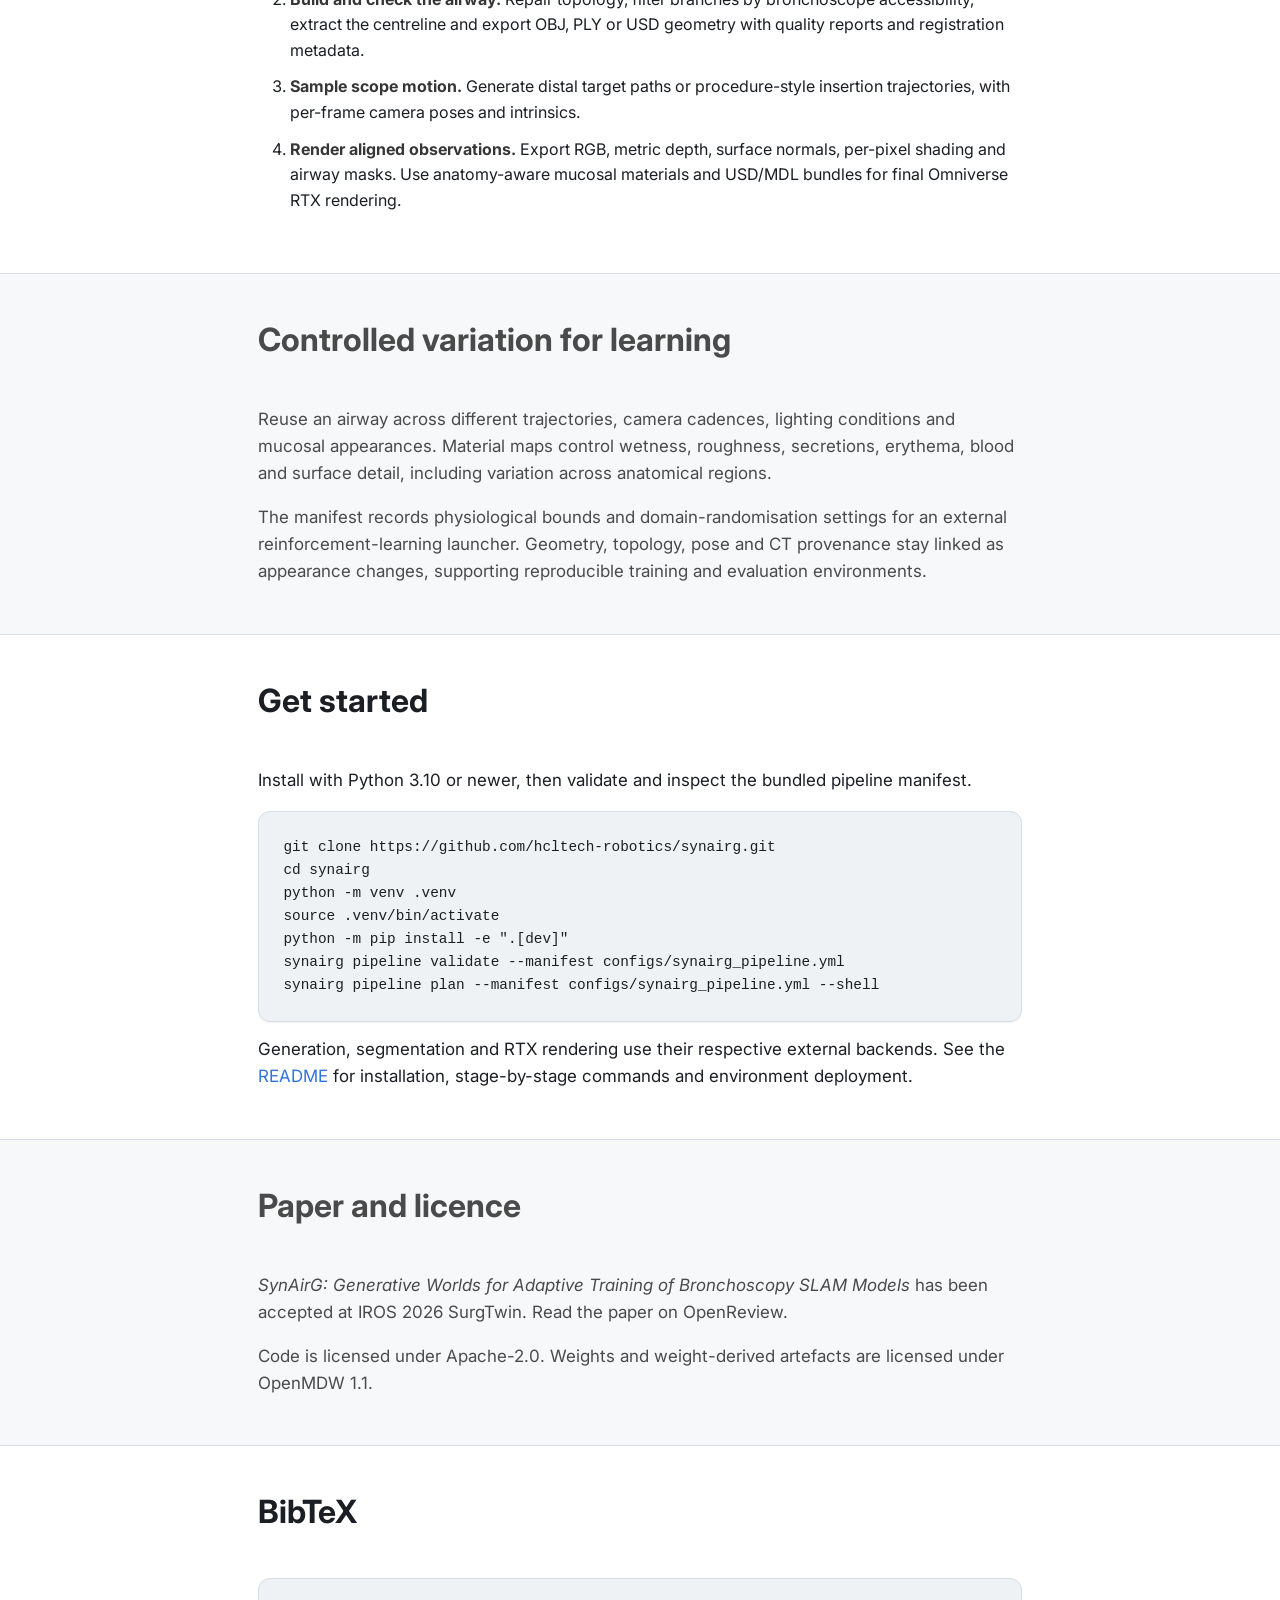
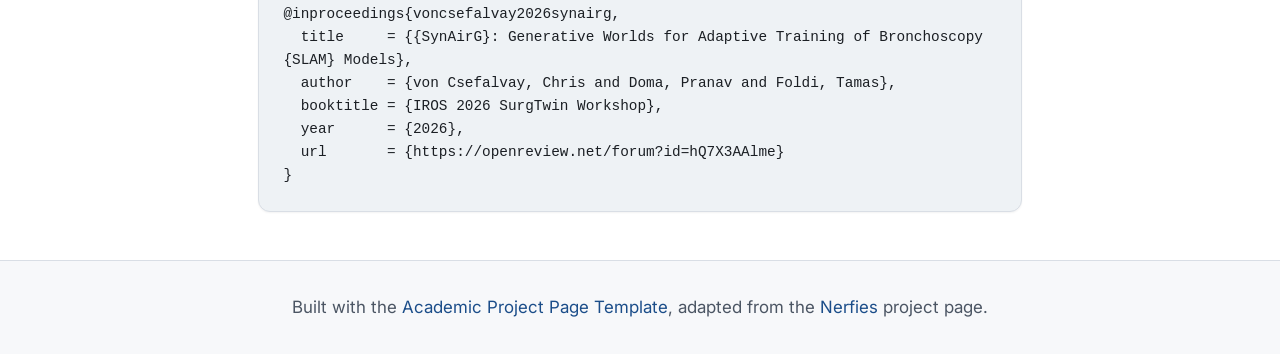
==== commit cc44da41: "fix(docs): improve SynAirG discoverability" ====
--- a/docs/index.html
+++ b/docs/index.html
@@ -3,15 +3,81 @@
 <head>
   <meta charset="utf-8">
   <meta name="viewport" content="width=device-width, initial-scale=1">
-  <title>SynAirG</title>
+  <title>SynAirG | Synthetic airway generation for bronchoscopy SLAM</title>
   <meta name="description" content="SynAirG turns generated or imported thoracic CT into airway environments for bronchoscopy simulation, perception, SLAM and reinforcement learning. Accepted at IROS 2026 SurgTwin.">
   <meta name="author" content="Chris von Csefalvay, Pranav Doma, Tamas Foldi">
   <link rel="canonical" href="https://hcltech-robotics.github.io/synairg/">
-  <meta property="og:type" content="article">
+  <meta property="og:type" content="website">
   <meta property="og:site_name" content="SynAirG">
-  <meta property="og:title" content="SynAirG: Generative Worlds for Adaptive Training of Bronchoscopy SLAM Models">
+  <meta property="og:title" content="SynAirG | Synthetic airway generation for bronchoscopy SLAM">
   <meta property="og:description" content="From thoracic CT to reproducible airway environments. Accepted at IROS 2026 SurgTwin.">
   <meta property="og:url" content="https://hcltech-robotics.github.io/synairg/">
+  <meta property="og:image" content="https://hcltech-robotics.github.io/synairg/assets/synairg-pipeline.png">
+  <meta property="og:image:alt" content="SynAirG pipeline from thoracic CT to airway geometry, camera trajectories and aligned rendering outputs">
+  <meta name="twitter:card" content="summary_large_image">
+  <meta name="twitter:title" content="SynAirG | Synthetic airway generation for bronchoscopy SLAM">
+  <meta name="twitter:description" content="A manifest-driven pipeline from thoracic CT to airway geometry, camera trajectories and aligned rendering outputs. Accepted at IROS 2026 SurgTwin.">
+  <meta name="twitter:image" content="https://hcltech-robotics.github.io/synairg/assets/synairg-pipeline.png">
+  <meta name="twitter:image:alt" content="SynAirG pipeline from thoracic CT to bronchoscopy simulation assets">
+  <link rel="sitemap" type="application/xml" href="sitemap.xml">
+  <script type="application/ld+json">
+  {
+    "@context": "https://schema.org",
+    "@graph": [
+      {
+        "@type": "WebPage",
+        "@id": "https://hcltech-robotics.github.io/synairg/#webpage",
+        "url": "https://hcltech-robotics.github.io/synairg/",
+        "name": "SynAirG | Synthetic airway generation for bronchoscopy SLAM",
+        "description": "SynAirG turns generated or imported thoracic CT into airway environments for bronchoscopy simulation, perception, SLAM and reinforcement learning.",
+        "inLanguage": "en",
+        "mainEntity": {"@id": "https://hcltech-robotics.github.io/synairg/#software"},
+        "primaryImageOfPage": {
+          "@type": "ImageObject",
+          "url": "https://hcltech-robotics.github.io/synairg/assets/synairg-pipeline.png",
+          "width": 1280,
+          "height": 291
+        }
+      },
+      {
+        "@type": "SoftwareSourceCode",
+        "@id": "https://hcltech-robotics.github.io/synairg/#software",
+        "name": "SynAirG",
+        "description": "A manifest-driven Python pipeline from generated or imported thoracic CT to airway meshes, centreline graphs, camera trajectories and aligned rendering outputs.",
+        "url": "https://hcltech-robotics.github.io/synairg/",
+        "codeRepository": "https://github.com/hcltech-robotics/synairg",
+        "programmingLanguage": "Python",
+        "license": "https://github.com/hcltech-robotics/synairg/blob/main/LICENSE",
+        "keywords": ["bronchoscopy", "synthetic airway generation", "SLAM", "thoracic CT", "surgical simulation"]
+      },
+      {
+        "@type": "Person",
+        "@id": "https://hcltech-robotics.github.io/synairg/#chris-von-csefalvay",
+        "name": "Chris von Csefalvay",
+        "url": "https://chrisvoncsefalvay.com",
+        "affiliation": {"@id": "https://hcltech-robotics.github.io/synairg/#hcltech"}
+      },
+      {
+        "@type": "Person",
+        "@id": "https://hcltech-robotics.github.io/synairg/#pranav-doma",
+        "name": "Pranav Doma",
+        "affiliation": {"@id": "https://hcltech-robotics.github.io/synairg/#hcltech"}
+      },
+      {
+        "@type": "Person",
+        "@id": "https://hcltech-robotics.github.io/synairg/#tamas-foldi",
+        "name": "Tamas Foldi",
+        "affiliation": {"@id": "https://hcltech-robotics.github.io/synairg/#hcltech"}
+      },
+      {
+        "@type": "Organization",
+        "@id": "https://hcltech-robotics.github.io/synairg/#hcltech",
+        "name": "HCLTech",
+        "url": "https://www.hcltech.com/"
+      }
+    ]
+  }
+  </script>
   <meta name="theme-color" content="#1b1f24">
   <link rel="icon" type="image/svg+xml" href="assets/favicon.svg">
   <link rel="preconnect" href="https://fonts.googleapis.com">
@@ -59,7 +125,7 @@
     <section class="hero teaser" aria-label="Pipeline illustration">
       <div class="container is-max-desktop"><div class="hero-body">
         <figure class="pipeline-figure">
-          <img src="assets/synairg-pipeline.png" alt="SynAirG pipeline from CT volume to airway mesh, labelled scope frames and rendering assets">
+          <img src="assets/synairg-pipeline.png" width="1280" height="291" alt="SynAirG pipeline from CT volume to airway mesh, labelled scope frames and rendering assets">
           <figcaption class="has-text-centered teaser-caption">From thoracic CT to bronchoscopy-ready geometry, scope trajectories and aligned rendering outputs.</figcaption>
         </figure>
       </div></div>
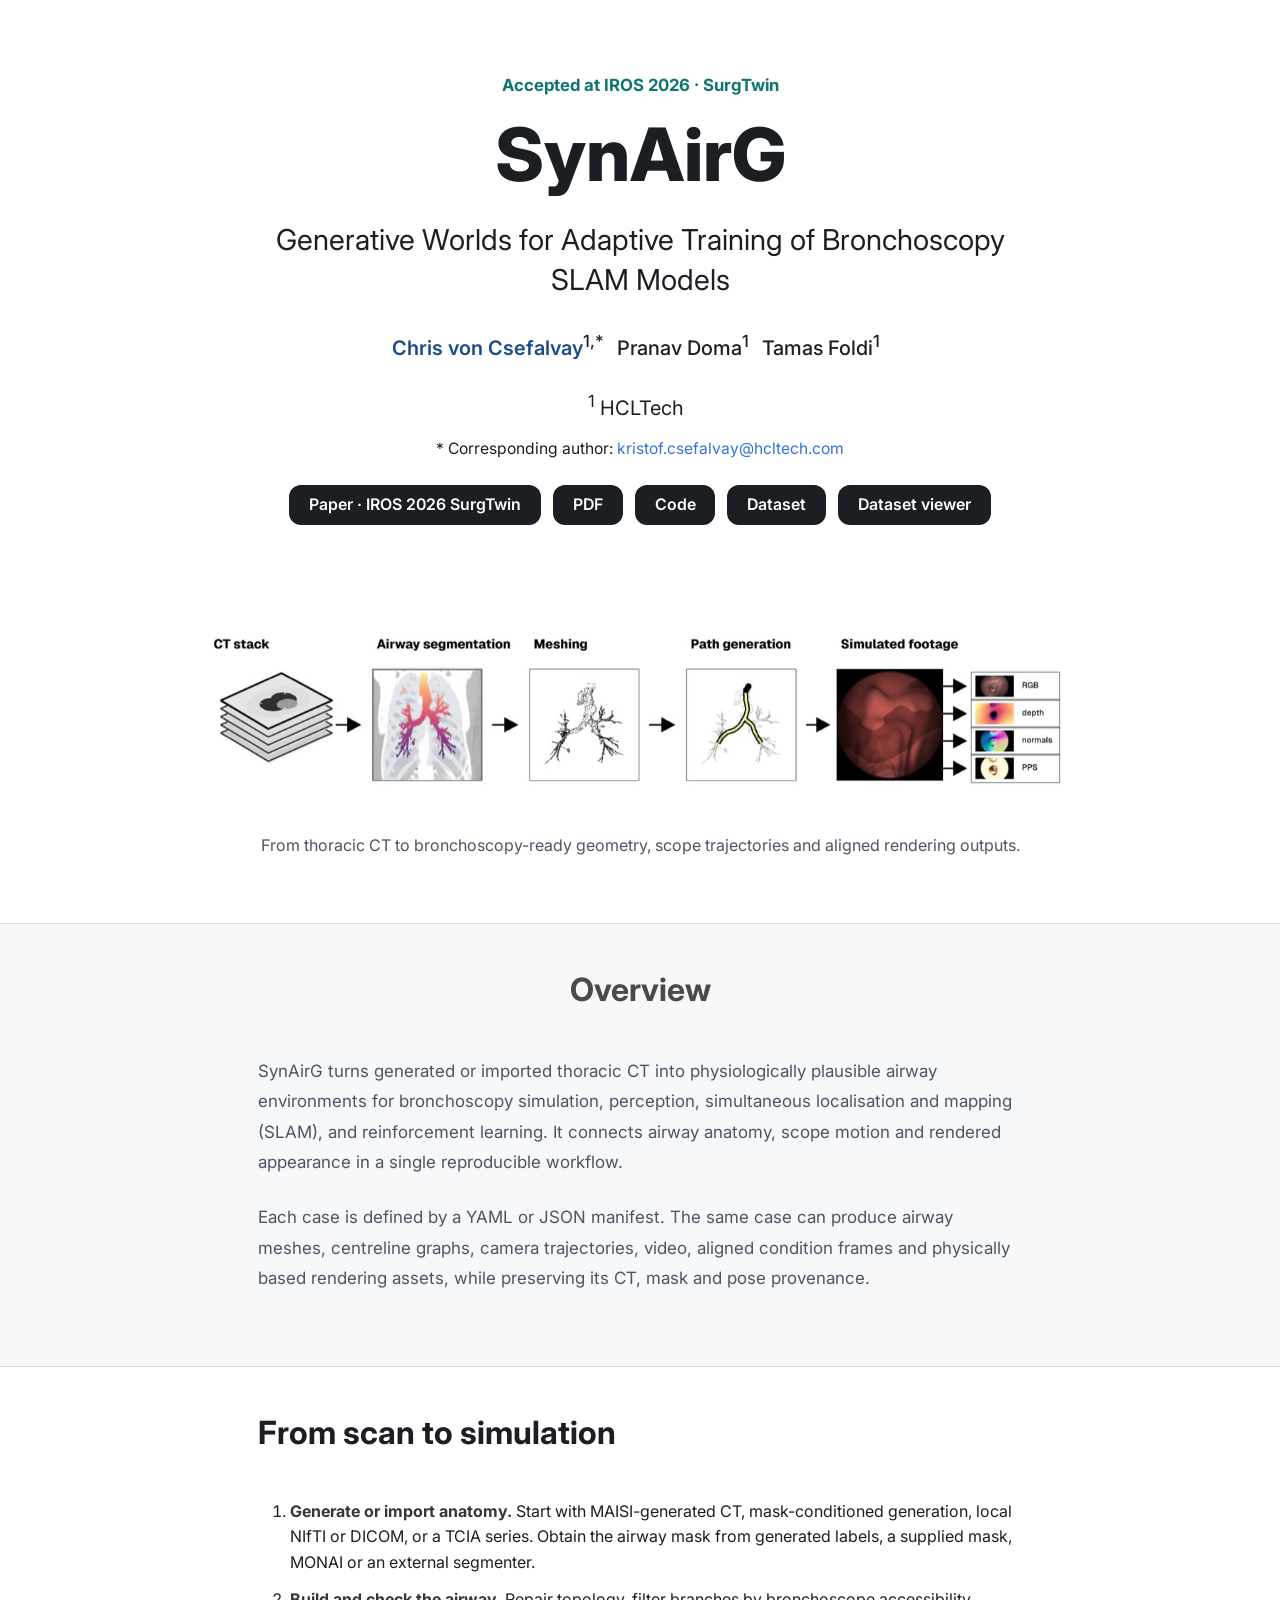
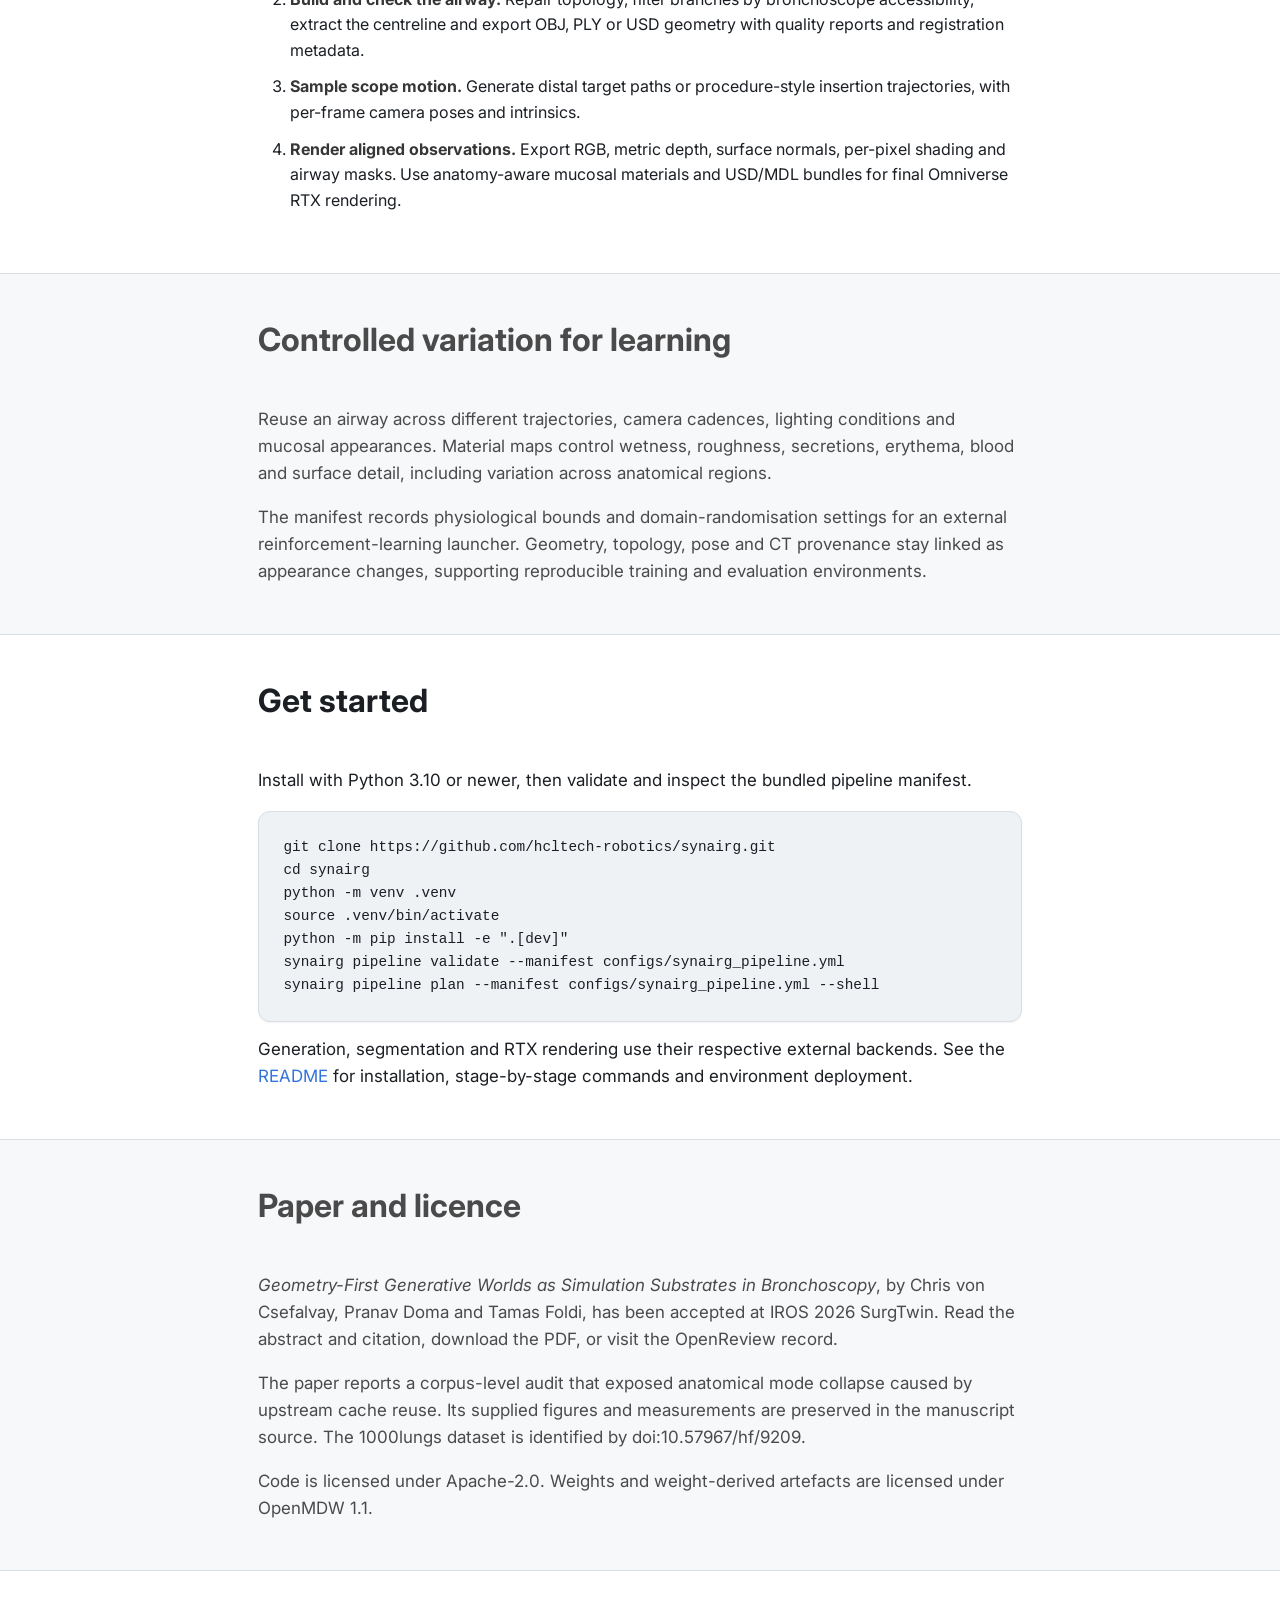
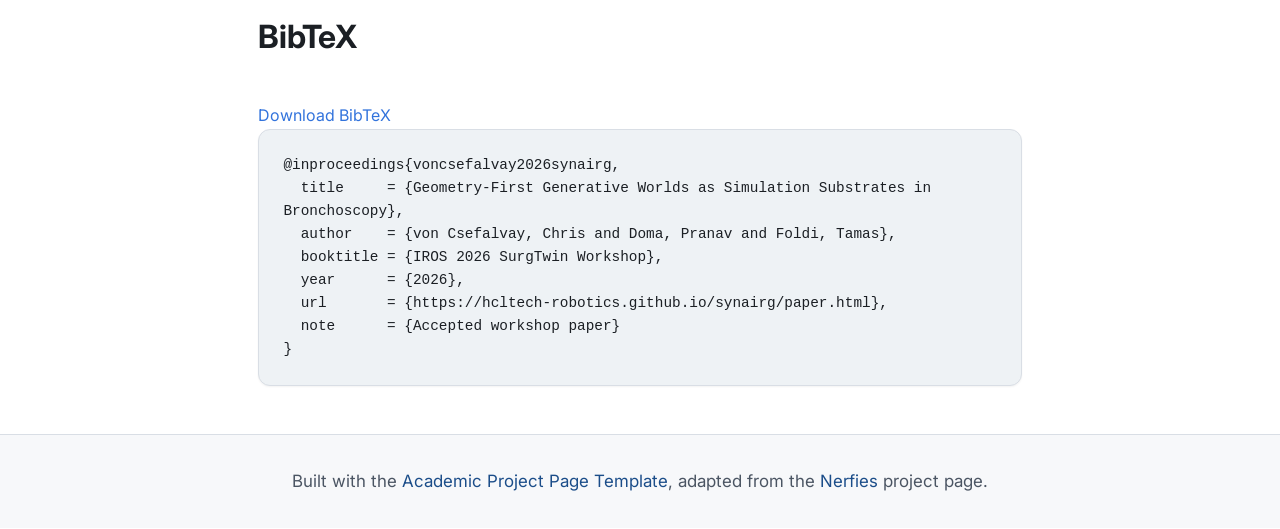
==== commit 936e9633: "docs(paper): publish corrected SynAirG manuscript and citations" ====
--- a/docs/index.html
+++ b/docs/index.html
@@ -115,7 +115,8 @@
         <div class="is-size-5 publication-authors"><span class="author-block affiliation-block"><sup>1</sup> HCLTech</span></div>
         <div class="project-author-website">* Corresponding author: <a href="mailto:kristof.csefalvay@hcltech.com">kristof.csefalvay@hcltech.com</a></div>
         <nav class="publication-links" aria-label="Project resources">
-          <span class="link-block"><a class="button is-normal is-rounded is-dark" href="https://openreview.net/forum?id=hQ7X3AAlme">Paper · IROS 2026 SurgTwin</a></span>
+          <span class="link-block"><a class="button is-normal is-rounded is-dark" href="paper.html">Paper · IROS 2026 SurgTwin</a></span>
+          <span class="link-block"><a class="button is-normal is-rounded is-dark" href="synairg-paper.pdf">PDF</a></span>
           <span class="link-block"><a class="button is-normal is-rounded is-dark" href="https://github.com/hcltech-robotics/synairg">Code</a></span>
           <span class="link-block"><a class="button is-normal is-rounded is-dark" href="https://huggingface.co/datasets/chrisvoncsefalvay/1000lungs">Dataset</a></span>
           <span class="link-block"><a class="button is-normal is-rounded is-dark" href="https://huggingface.co/spaces/chrisvoncsefalvay/1000lungs-dataset-viewer">Dataset viewer</a></span>
@@ -181,7 +182,8 @@
       <div class="container is-max-desktop"><div class="columns is-centered"><div class="column is-four-fifths">
         <h2 class="title is-3">Paper and licence</h2>
         <div class="content">
-          <p><em>SynAirG: Generative Worlds for Adaptive Training of Bronchoscopy SLAM Models</em> has been accepted at IROS 2026 SurgTwin. <a href="https://openreview.net/forum?id=hQ7X3AAlme">Read the paper on OpenReview.</a></p>
+          <p><em>Geometry-First Generative Worlds as Simulation Substrates in Bronchoscopy</em>, by Chris von Csefalvay, Pranav Doma and Tamas Foldi, has been accepted at IROS 2026 SurgTwin. <a href="paper.html">Read the abstract and citation</a>, <a href="synairg-paper.pdf">download the PDF</a>, or visit the <a href="https://openreview.net/forum?id=hQ7X3AAlme">OpenReview record</a>.</p>
+          <p>The paper reports a corpus-level audit that exposed anatomical mode collapse caused by upstream cache reuse. Its supplied figures and measurements are preserved in the <a href="https://github.com/hcltech-robotics/synairg/tree/main/paper">manuscript source</a>. The 1000lungs dataset is identified by <a href="https://doi.org/10.57967/hf/9209">doi:10.57967/hf/9209</a>.</p>
           <p>Code is licensed under <a href="https://github.com/hcltech-robotics/synairg/blob/main/LICENSE">Apache-2.0</a>. Weights and weight-derived artefacts are licensed under OpenMDW 1.1.</p>
         </div>
       </div></div></div>
@@ -189,12 +191,14 @@
     <section id="citation" class="section">
       <div class="container is-max-desktop"><div class="columns is-centered"><div class="column is-four-fifths">
         <h2 class="title is-3">BibTeX</h2>
+        <p><a href="synairg-paper.bib">Download BibTeX</a></p>
         <pre><code>@inproceedings{voncsefalvay2026synairg,
-  title     = {{SynAirG}: Generative Worlds for Adaptive Training of Bronchoscopy {SLAM} Models},
+  title     = {Geometry-First Generative Worlds as Simulation Substrates in Bronchoscopy},
   author    = {von Csefalvay, Chris and Doma, Pranav and Foldi, Tamas},
   booktitle = {IROS 2026 SurgTwin Workshop},
   year      = {2026},
-  url       = {https://openreview.net/forum?id=hQ7X3AAlme}
+  url       = {https://hcltech-robotics.github.io/synairg/paper.html},
+  note      = {Accepted workshop paper}
 }</code></pre>
       </div></div></div>
     </section>
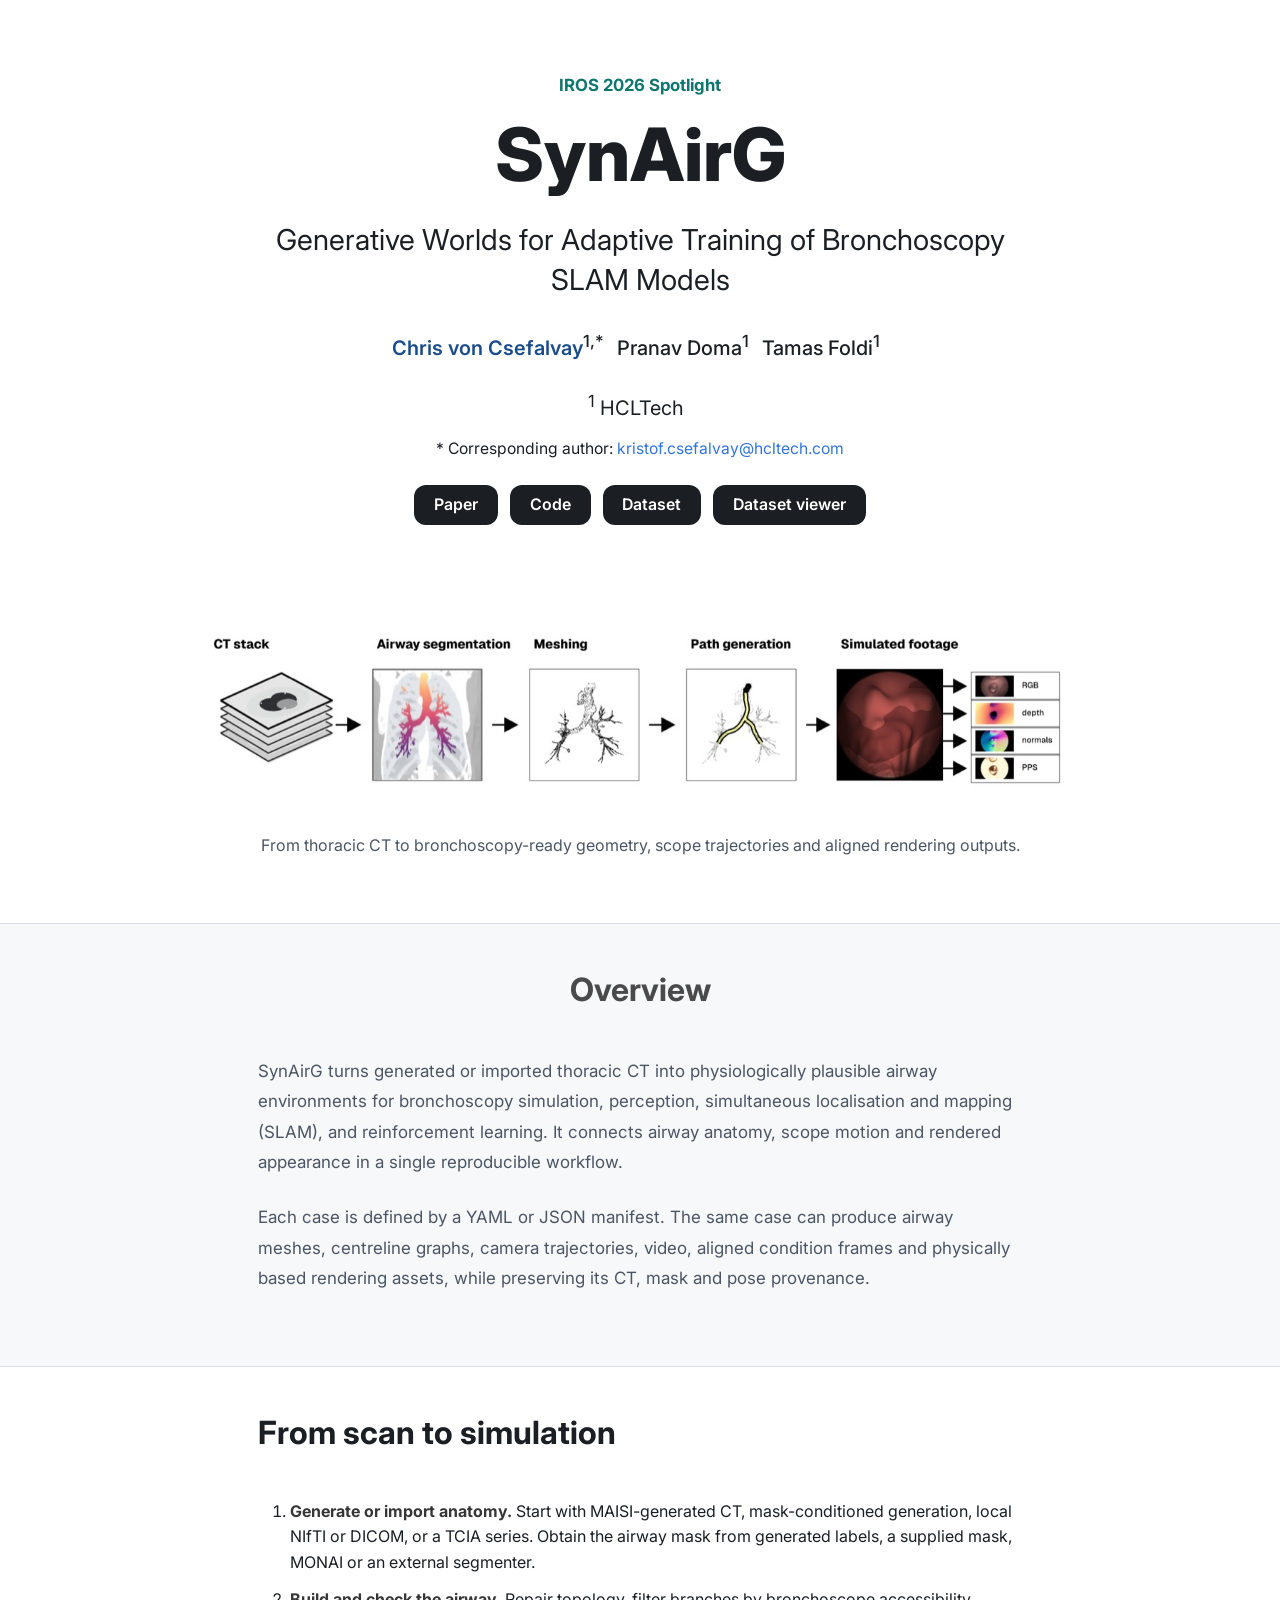
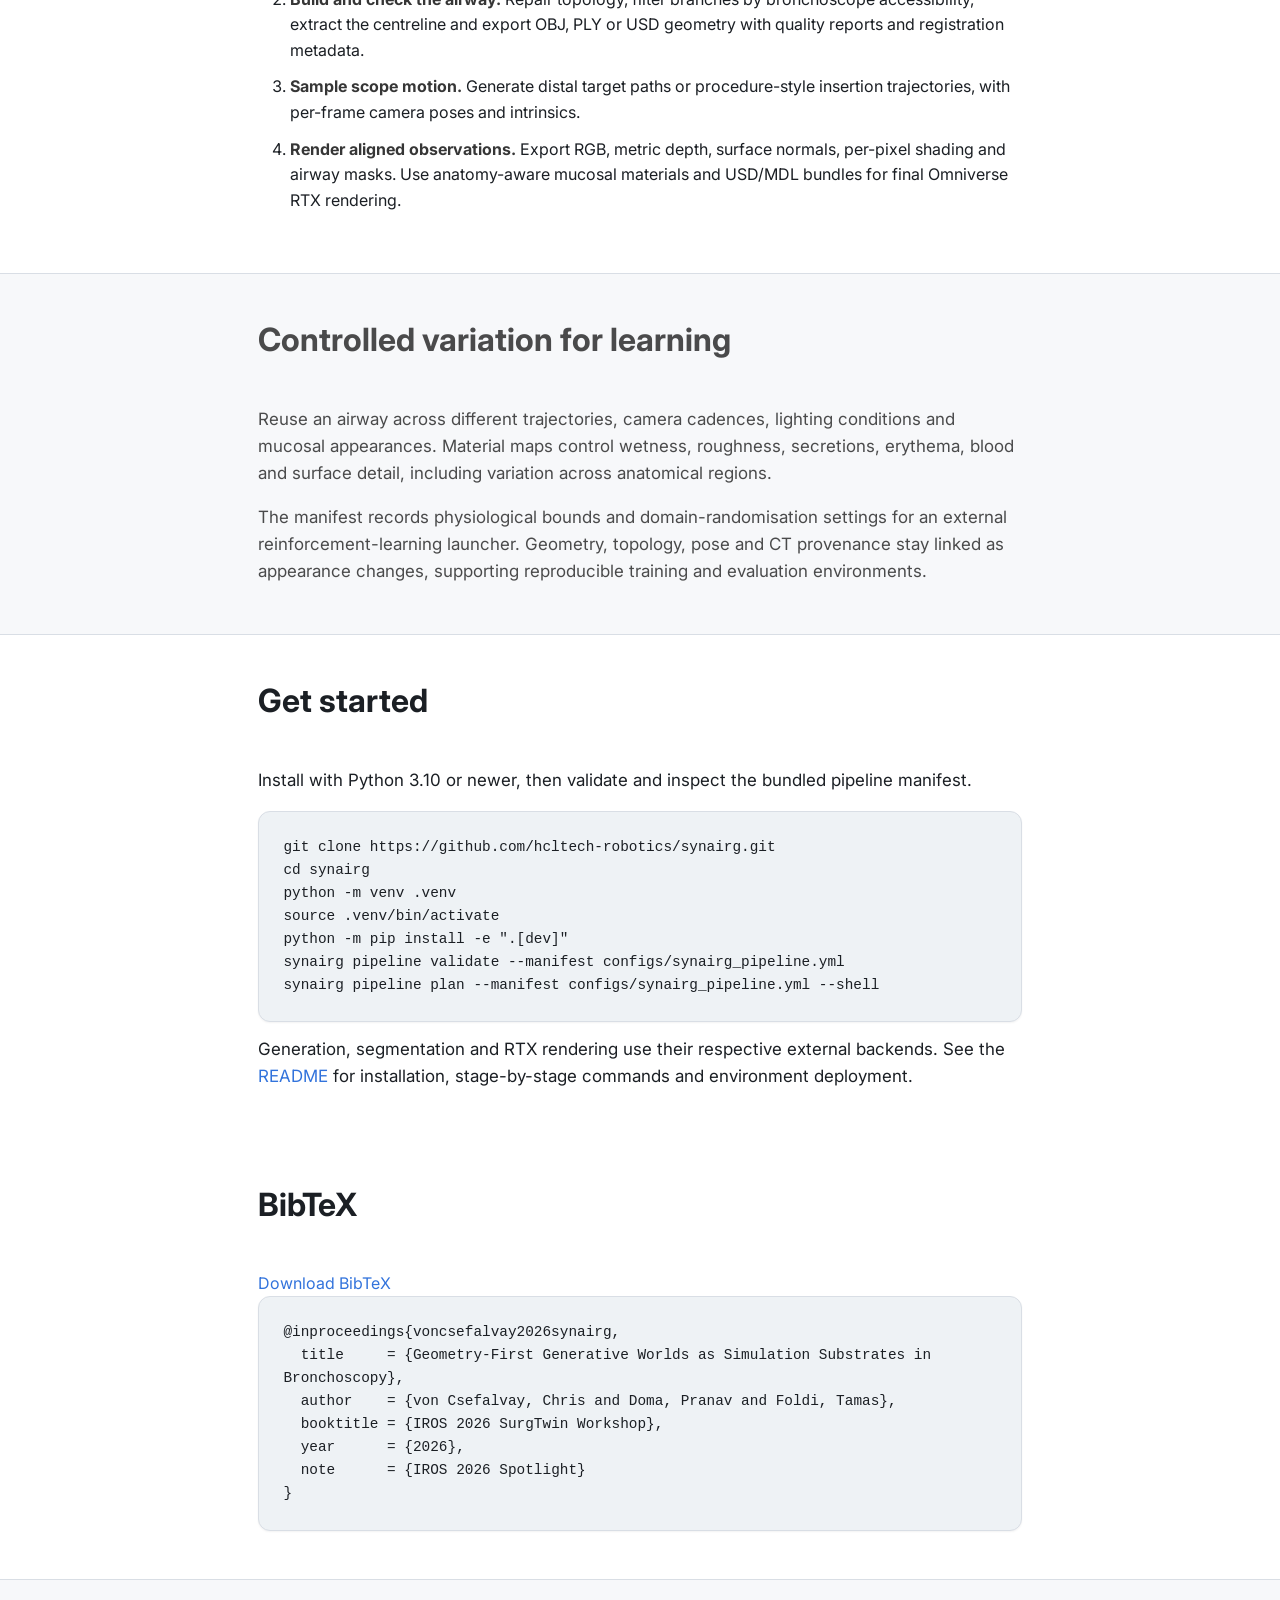
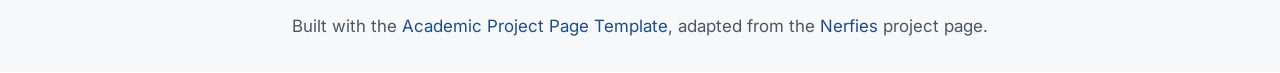
==== commit 08b0fe28: "docs: update SynAirG project and paper metadata" ====
--- a/docs/index.html
+++ b/docs/index.html
@@ -4,19 +4,19 @@
   <meta charset="utf-8">
   <meta name="viewport" content="width=device-width, initial-scale=1">
   <title>SynAirG | Synthetic airway generation for bronchoscopy SLAM</title>
-  <meta name="description" content="SynAirG turns generated or imported thoracic CT into airway environments for bronchoscopy simulation, perception, SLAM and reinforcement learning. Accepted at IROS 2026 SurgTwin.">
+  <meta name="description" content="SynAirG turns generated or imported thoracic CT into airway environments for bronchoscopy simulation, perception, SLAM and reinforcement learning. IROS 2026 Spotlight.">
   <meta name="author" content="Chris von Csefalvay, Pranav Doma, Tamas Foldi">
   <link rel="canonical" href="https://hcltech-robotics.github.io/synairg/">
   <meta property="og:type" content="website">
   <meta property="og:site_name" content="SynAirG">
   <meta property="og:title" content="SynAirG | Synthetic airway generation for bronchoscopy SLAM">
-  <meta property="og:description" content="From thoracic CT to reproducible airway environments. Accepted at IROS 2026 SurgTwin.">
+  <meta property="og:description" content="From thoracic CT to reproducible airway environments. IROS 2026 Spotlight.">
   <meta property="og:url" content="https://hcltech-robotics.github.io/synairg/">
   <meta property="og:image" content="https://hcltech-robotics.github.io/synairg/assets/synairg-pipeline.png">
   <meta property="og:image:alt" content="SynAirG pipeline from thoracic CT to airway geometry, camera trajectories and aligned rendering outputs">
   <meta name="twitter:card" content="summary_large_image">
   <meta name="twitter:title" content="SynAirG | Synthetic airway generation for bronchoscopy SLAM">
-  <meta name="twitter:description" content="A manifest-driven pipeline from thoracic CT to airway geometry, camera trajectories and aligned rendering outputs. Accepted at IROS 2026 SurgTwin.">
+  <meta name="twitter:description" content="A manifest-driven pipeline from thoracic CT to airway geometry, camera trajectories and aligned rendering outputs. IROS 2026 Spotlight.">
   <meta name="twitter:image" content="https://hcltech-robotics.github.io/synairg/assets/synairg-pipeline.png">
   <meta name="twitter:image:alt" content="SynAirG pipeline from thoracic CT to bronchoscopy simulation assets">
   <link rel="sitemap" type="application/xml" href="sitemap.xml">
@@ -104,7 +104,7 @@
   <main id="main-content">
     <section class="hero publication-header">
       <div class="hero-body"><div class="container is-max-desktop has-text-centered">
-        <p class="project-eyebrow">Accepted at IROS 2026 · SurgTwin</p>
+        <p class="project-eyebrow">IROS 2026 Spotlight</p>
         <h1 class="title is-1 publication-title">SynAirG</h1>
         <p class="project-subtitle">Generative Worlds for Adaptive Training of Bronchoscopy SLAM Models</p>
         <div class="is-size-5 publication-authors">
@@ -115,8 +115,7 @@
         <div class="is-size-5 publication-authors"><span class="author-block affiliation-block"><sup>1</sup> HCLTech</span></div>
         <div class="project-author-website">* Corresponding author: <a href="mailto:kristof.csefalvay@hcltech.com">kristof.csefalvay@hcltech.com</a></div>
         <nav class="publication-links" aria-label="Project resources">
-          <span class="link-block"><a class="button is-normal is-rounded is-dark" href="paper.html">Paper · IROS 2026 SurgTwin</a></span>
-          <span class="link-block"><a class="button is-normal is-rounded is-dark" href="synairg-paper.pdf">PDF</a></span>
+          <span class="link-block"><a class="button is-normal is-rounded is-dark" aria-disabled="true">Paper</a></span>
           <span class="link-block"><a class="button is-normal is-rounded is-dark" href="https://github.com/hcltech-robotics/synairg">Code</a></span>
           <span class="link-block"><a class="button is-normal is-rounded is-dark" href="https://huggingface.co/datasets/chrisvoncsefalvay/1000lungs">Dataset</a></span>
           <span class="link-block"><a class="button is-normal is-rounded is-dark" href="https://huggingface.co/spaces/chrisvoncsefalvay/1000lungs-dataset-viewer">Dataset viewer</a></span>
@@ -178,16 +177,6 @@
         </div>
       </div></div></div>
     </section>
-    <section class="section hero is-light">
-      <div class="container is-max-desktop"><div class="columns is-centered"><div class="column is-four-fifths">
-        <h2 class="title is-3">Paper and licence</h2>
-        <div class="content">
-          <p><em>Geometry-First Generative Worlds as Simulation Substrates in Bronchoscopy</em>, by Chris von Csefalvay, Pranav Doma and Tamas Foldi, has been accepted at IROS 2026 SurgTwin. <a href="paper.html">Read the abstract and citation</a>, <a href="synairg-paper.pdf">download the PDF</a>, or visit the <a href="https://openreview.net/forum?id=hQ7X3AAlme">OpenReview record</a>.</p>
-          <p>The paper reports a corpus-level audit that exposed anatomical mode collapse caused by upstream cache reuse. Its supplied figures and measurements are preserved in the <a href="https://github.com/hcltech-robotics/synairg/tree/main/paper">manuscript source</a>. The 1000lungs dataset is identified by <a href="https://doi.org/10.57967/hf/9209">doi:10.57967/hf/9209</a>.</p>
-          <p>Code is licensed under <a href="https://github.com/hcltech-robotics/synairg/blob/main/LICENSE">Apache-2.0</a>. Weights and weight-derived artefacts are licensed under OpenMDW 1.1.</p>
-        </div>
-      </div></div></div>
-    </section>
     <section id="citation" class="section">
       <div class="container is-max-desktop"><div class="columns is-centered"><div class="column is-four-fifths">
         <h2 class="title is-3">BibTeX</h2>
@@ -197,8 +186,7 @@
   author    = {von Csefalvay, Chris and Doma, Pranav and Foldi, Tamas},
   booktitle = {IROS 2026 SurgTwin Workshop},
   year      = {2026},
-  url       = {https://hcltech-robotics.github.io/synairg/paper.html},
-  note      = {Accepted workshop paper}
+  note      = {IROS 2026 Spotlight}
 }</code></pre>
       </div></div></div>
     </section>
